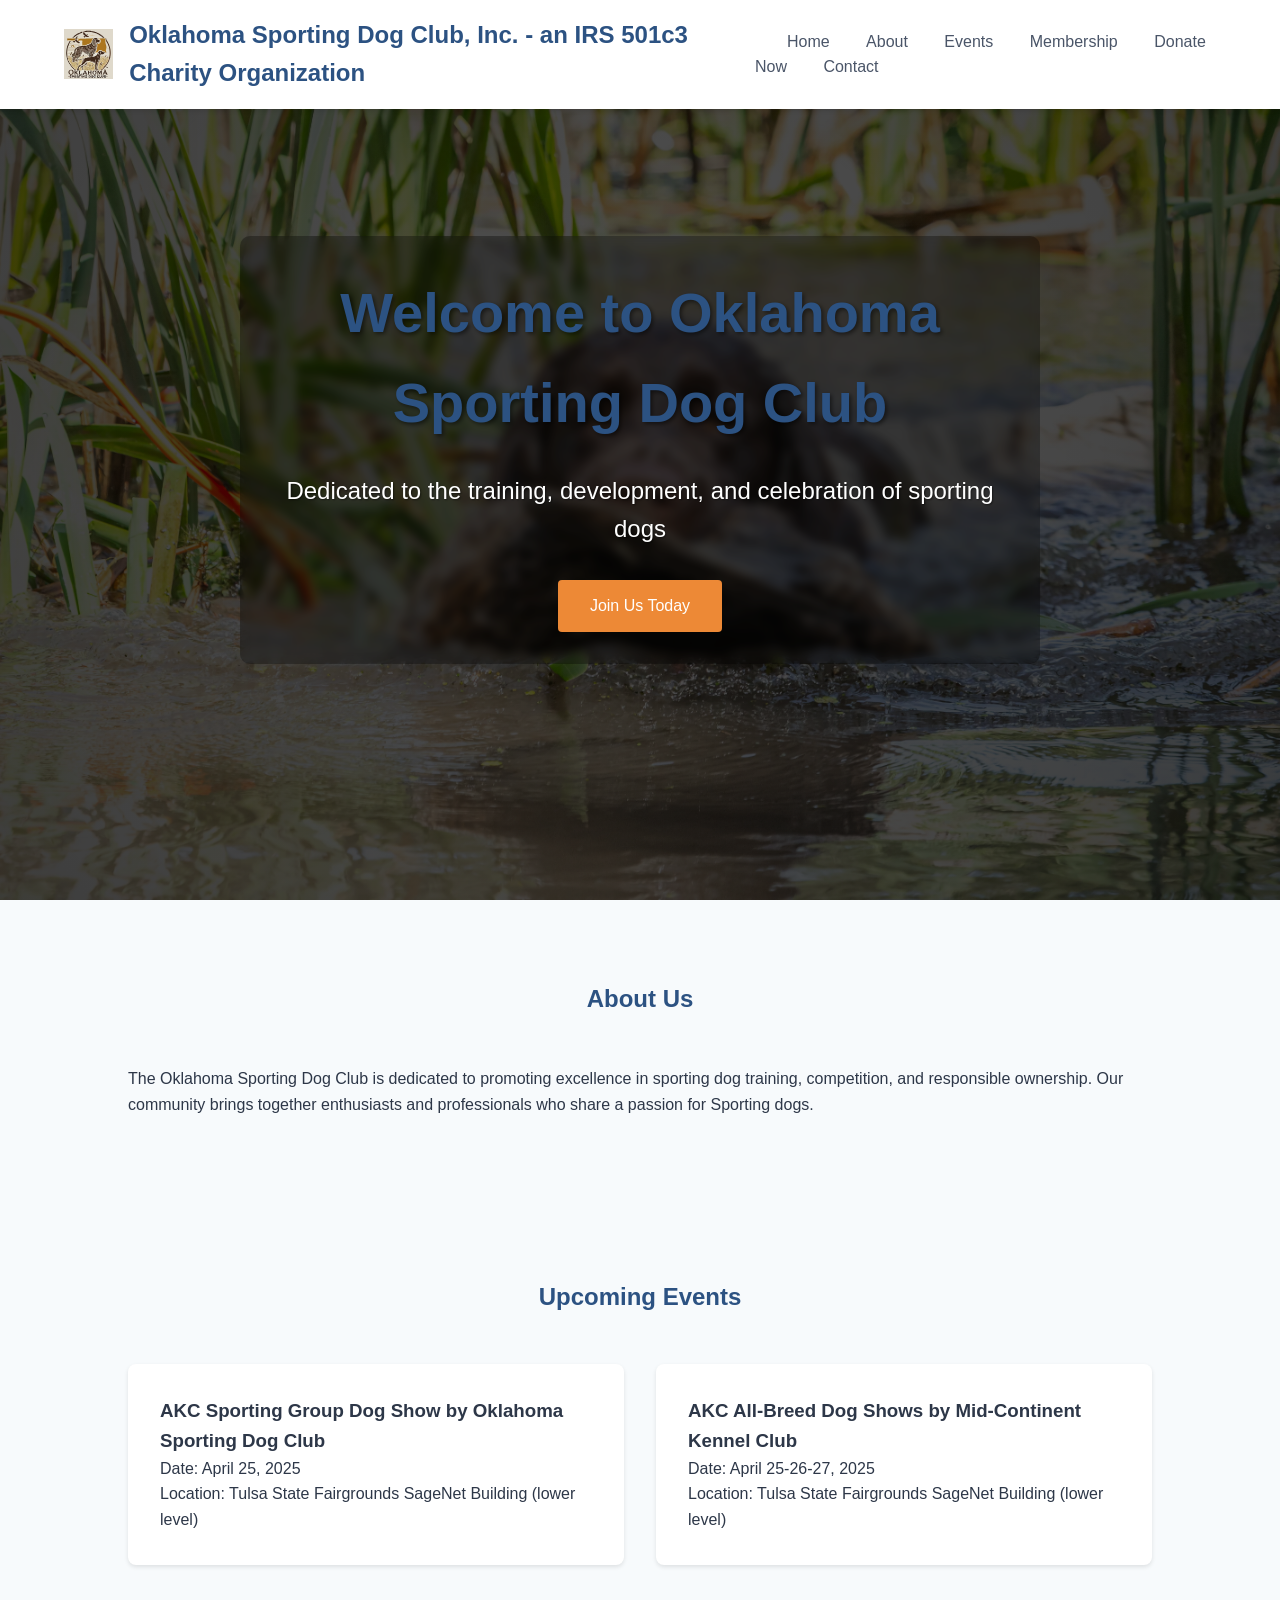
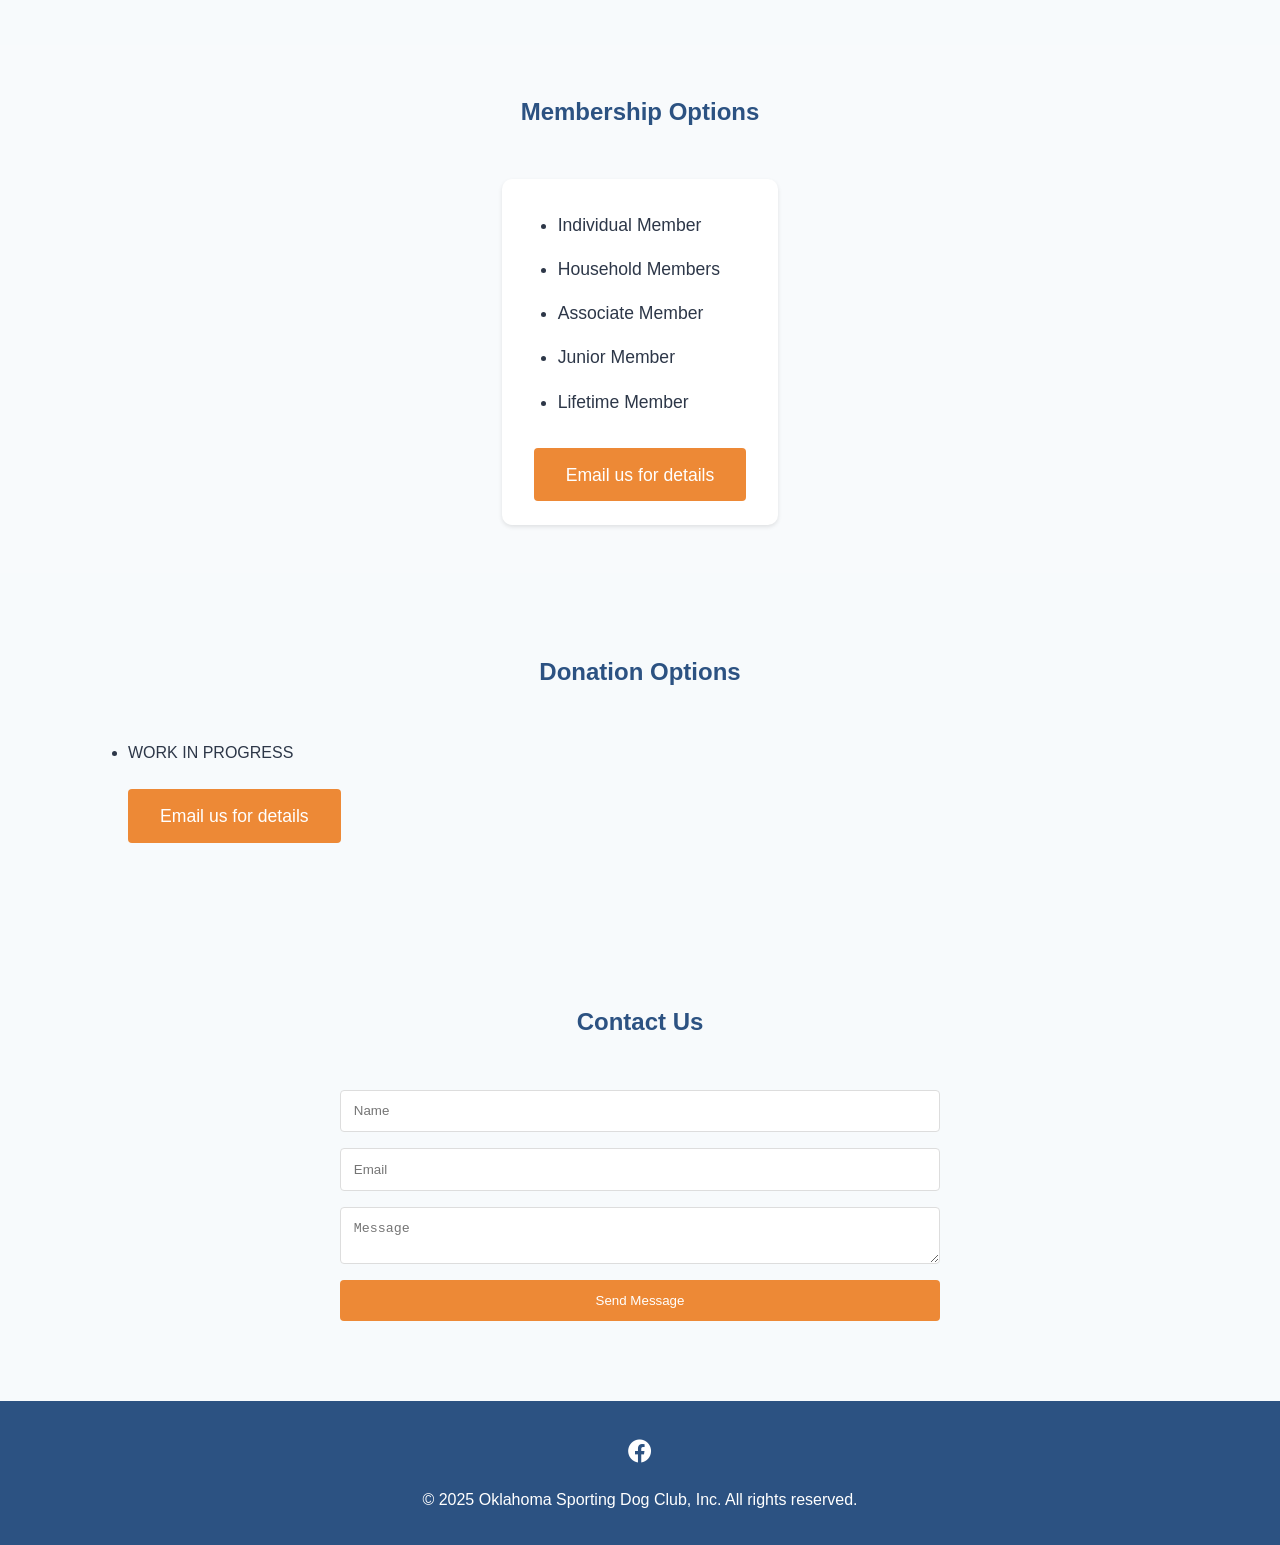
==== index.html @ bbcd6b12 "Update index.html" ====
<!DOCTYPE html>
<html lang="en">
<head>
    <meta charset="UTF-8">
    <meta name="viewport" content="width=device-width, initial-scale=1.0">
    <title>Oklahoma Sporting Dog Club, Inc</title>
    <link rel="stylesheet" href="css/styles.css">
    <link rel="stylesheet" href="https://cdnjs.cloudflare.com/ajax/libs/font-awesome/6.0.0/css/all.min.css">
</head>
<body>
    <header>
        <nav class="navbar">
            <div class="logo">
                <img src="images/logo.svg" alt="Oklahoma Sporting Dog Club Logo" class="logo-img">
                <h1>Oklahoma Sporting Dog Club, Inc. - an IRS 501c3 Charity Organization</h1>
            </div>
            <div class="nav-links">
                <a href="#home">Home</a>
                <a href="#about">About</a>
                <a href="#events">Events</a>
                <a href="#membership">Membership</a>
                <a href="#donate">Donate Now</a>
                <a href="#contact">Contact</a>
            </div>
            <div class="hamburger">
                <span></span>
                <span></span>
                <span></span>
            </div>
        </nav>
    </header>

    <main>
        <section id="home" class="hero">
            <div class="hero-content">
                <h2>Welcome to Oklahoma Sporting Dog Club</h2>
                <p>Dedicated to the training, development, and celebration of sporting dogs</p>
                <a href="#membership" class="cta-button">Join Us Today</a>
            </div>
        </section>

        <section id="about" class="about-section">
            <h2>About Us</h2>
            <div class="about-content">
                <p>The Oklahoma Sporting Dog Club is dedicated to promoting excellence in sporting dog training, competition, and responsible ownership. Our community brings together enthusiasts and professionals who share a passion for Sporting dogs.</p>
            </div>
        </section>

        <section id="events" class="events-section">
            <h2>Upcoming Events</h2>
            <div class="events-grid">
                <div class="event-card">
                    <h3>AKC Sporting Group Dog Show by Oklahoma Sporting Dog Club</h3>
                    <p>Date: April 25, 2025</p>
                    <p>Location: Tulsa State Fairgrounds SageNet Building (lower level)</p>
                </div>
                <div class="event-card">
                    <h3>AKC All-Breed Dog Shows by Mid-Continent Kennel Club</h3>
                        <p>Date: April 25-26-27, 2025</p>
                        <p>Location: Tulsa State Fairgrounds SageNet Building (lower level)</p>
                </div>
            </div>
        </section>

        <section id="membership" class="membership-section">
            <h2>Membership Options</h2>
            <div class="membership-options">
                <div class="membership-list">
                    <ul>
                        <li>Individual Member</li>
                        <li>Household Members</li>
                        <li>Associate Member</li>
                        <li>Junior Member</li>
                        <li>Lifetime Member</li>
                    </ul>
                    <a href="#contact" class="cta-button membership-cta">Email us for details</a>
                </div>
            </div>
        </section>

        <section id="donate" class="donate-section">
            <h2>Donation Options</h2>
            <div class="donate-options">
                <div class="donate-list">
                    <ul>
                        <li>WORK IN PROGRESS</li>
                    </ul>
                    <a href="#contact" class="cta-button membership-cta">Email us for details</a>
                </div>
            </div>
        </section>

        <section id="contact" class="contact-section">
            <h2>Contact Us</h2>
            <div class="contact-form">
                <form id="contactForm">
                    <input type="text" name="name" placeholder="Name" required>
                    <input type="email" name="email" placeholder="Email" required 
                           pattern="[a-z0-9._%+-]+@[a-z0-9.-]+\.[a-z]{2,}$" 
                           title="Please enter a valid email address">
                    <textarea name="message" placeholder="Message" required></textarea>
                    <button type="submit" class="cta-button">Send Message</button>
                </form>
            </div>
        </section>
    </main>

    <footer>
        <div class="footer-content">
            <div class="social-links">
                <a href="#"><i class="fab fa-facebook"></i></a>
            </div>
            <p>&copy; 2025 Oklahoma Sporting Dog Club, Inc. All rights reserved.</p>
        </div>
    </footer>

    <script src="js/main.js"></script>
</body>
</html>
---- css/styles.css ----
:root {
    --primary-color: #2c5282;
    --secondary-color: #4a5568;
    --accent-color: #ed8936;
    --background-color: #f7fafc;
    --text-color: #2d3748;
}

* {
    margin: 0;
    padding: 0;
    box-sizing: border-box;
}

body {
    font-family: 'Arial', sans-serif;
    line-height: 1.6;
    color: var(--text-color);
    background-color: var(--background-color);
}

/* Navigation */
.navbar {
    background-color: white;
    padding: 1rem 5%;
    display: flex;
    justify-content: space-between;
    align-items: center;
    position: fixed;
    width: 100%;
    top: 0;
    z-index: 1000;
    box-shadow: 0 2px 4px rgba(0,0,0,0.1);
}

.logo {
    display: flex;
    align-items: center;
    gap: 1rem;
}

.logo-img {
    width: 50px;
    height: 50px;
    transition: transform 0.3s ease;
}

.logo-img:hover {
    transform: scale(1.1);
}

.logo h1 {
    color: var(--primary-color);
    font-size: 1.5rem;
}

.nav-links a {
    color: var(--secondary-color);
    text-decoration: none;
    margin-left: 2rem;
    transition: color 0.3s ease;
}

.nav-links a:hover {
    color: var(--accent-color);
}

/* Hero Section */
.hero {
    height: 100vh;
    background: linear-gradient(rgba(0,0,0,0.6), rgba(0,0,0,0.6)),
                url('../images/hero-background.jpg');
    background-size: cover;
    background-position: center;
    background-attachment: fixed; /* Creates a parallax effect */
    display: flex;
    align-items: center;
    justify-content: center;
    text-align: center;
    color: white;
    padding: 0 1rem;
    position: relative;
    overflow: hidden;
}

.hero::before {
    content: '';
    position: absolute;
    top: 0;
    left: 0;
    right: 0;
    bottom: 0;
    background: radial-gradient(circle, rgba(0,0,0,0.2) 0%, rgba(0,0,0,0.4) 100%);
    z-index: 1;
}

.hero-content {
    position: relative;
    z-index: 2;
    max-width: 800px;
    margin: 0 auto;
    padding: 2rem;
    background: rgba(0,0,0,0.3);
    border-radius: 10px;
    backdrop-filter: blur(5px);
}

.hero-content h2 {
    font-size: 3.5rem;
    margin-bottom: 1.5rem;
    text-shadow: 2px 2px 4px rgba(0,0,0,0.5);
}

.hero-content p {
    font-size: 1.5rem;
    margin-bottom: 2rem;
    text-shadow: 1px 1px 2px rgba(0,0,0,0.5);
}

/* Sections */
section {
    padding: 5rem 10%;
}

section h2 {
    color: var(--primary-color);
    text-align: center;
    margin-bottom: 3rem;
}

/* Events Grid */
.events-grid {
    display: grid;
    grid-template-columns: repeat(auto-fit, minmax(250px, 1fr));
    gap: 2rem;
}

.event-card {
    background: white;
    padding: 2rem;
    border-radius: 8px;
    box-shadow: 0 2px 4px rgba(0,0,0,0.1);
}

/* Membership Section */
.membership-section {
    background-color: #f8fafc;
    padding: 3rem 10%;
}

.membership-list {
    max-width: 600px;
    margin: 0 auto;
    padding: 1.5rem 2rem;
    background: white;
    border-radius: 10px;
    box-shadow: 0 2px 4px rgba(0,0,0,0.1);
}

.membership-list ul {
    list-style-type: disc;
    padding-left: 1.5rem;
    margin: 0;
    color: var(--primary-color);
}

.membership-list li {
    padding: 0.5rem 0;
    color: var(--text-color);
    font-size: 1.1rem;
}

.membership-cta {
    display: block;
    width: fit-content;
    margin: 1.5rem auto 0;
    padding: 0.8rem 1.5rem;
    font-size: 1.1rem;
}

@media (max-width: 768px) {
    .membership-section {
        padding: 2rem 5%;
    }

    .membership-list {
        padding: 1rem 1.5rem;
    }

    .membership-list li {
        font-size: 1rem;
        padding: 0.4rem 0;
    }
}

/* Membership Cards */
.membership-options {
    display: grid;
    grid-template-columns: repeat(auto-fit, minmax(250px, 1fr));
    gap: 2rem;
}

.membership-card {
    background: white;
    padding: 2rem;
    border-radius: 8px;
    box-shadow: 0 2px 4px rgba(0,0,0,0.1);
    text-align: center;
}

/* Contact Form */
.contact-form {
    max-width: 600px;
    margin: 0 auto;
}

.contact-form form {
    display: flex;
    flex-direction: column;
    gap: 1rem;
}

.contact-form input,
.contact-form textarea {
    padding: 0.8rem;
    border: 1px solid #ddd;
    border-radius: 4px;
}

/* Buttons */
.cta-button {
    display: inline-block;
    padding: 0.8rem 2rem;
    background-color: var(--accent-color);
    color: white;
    text-decoration: none;
    border-radius: 4px;
    border: none;
    cursor: pointer;
    transition: background-color 0.3s ease;
}

.cta-button:hover {
    background-color: #dd6b20;
}

/* Footer */
footer {
    background-color: var(--primary-color);
    color: white;
    padding: 2rem 5%;
    text-align: center;
}

.social-links {
    margin-bottom: 1rem;
}

.social-links a {
    color: white;
    margin: 0 1rem;
    font-size: 1.5rem;
}

/* Responsive Design */
.hamburger {
    display: none;
    flex-direction: column;
    cursor: pointer;
}

.hamburger span {
    width: 25px;
    height: 3px;
    background-color: var(--secondary-color);
    margin: 2px 0;
}

@media (max-width: 768px) {
    .nav-links {
        display: none;
    }

    .hamburger {
        display: flex;
    }

    .nav-links.active {
        display: flex;
        flex-direction: column;
        position: absolute;
        top: 100%;
        left: 0;
        right: 0;
        background-color: white;
        padding: 1rem;
    }

    .nav-links.active a {
        margin: 0.5rem 0;
    }

    .hero-content h2 {
        font-size: 2rem;
    }

    .hero-content p {
        font-size: 1.2rem;
    }
}
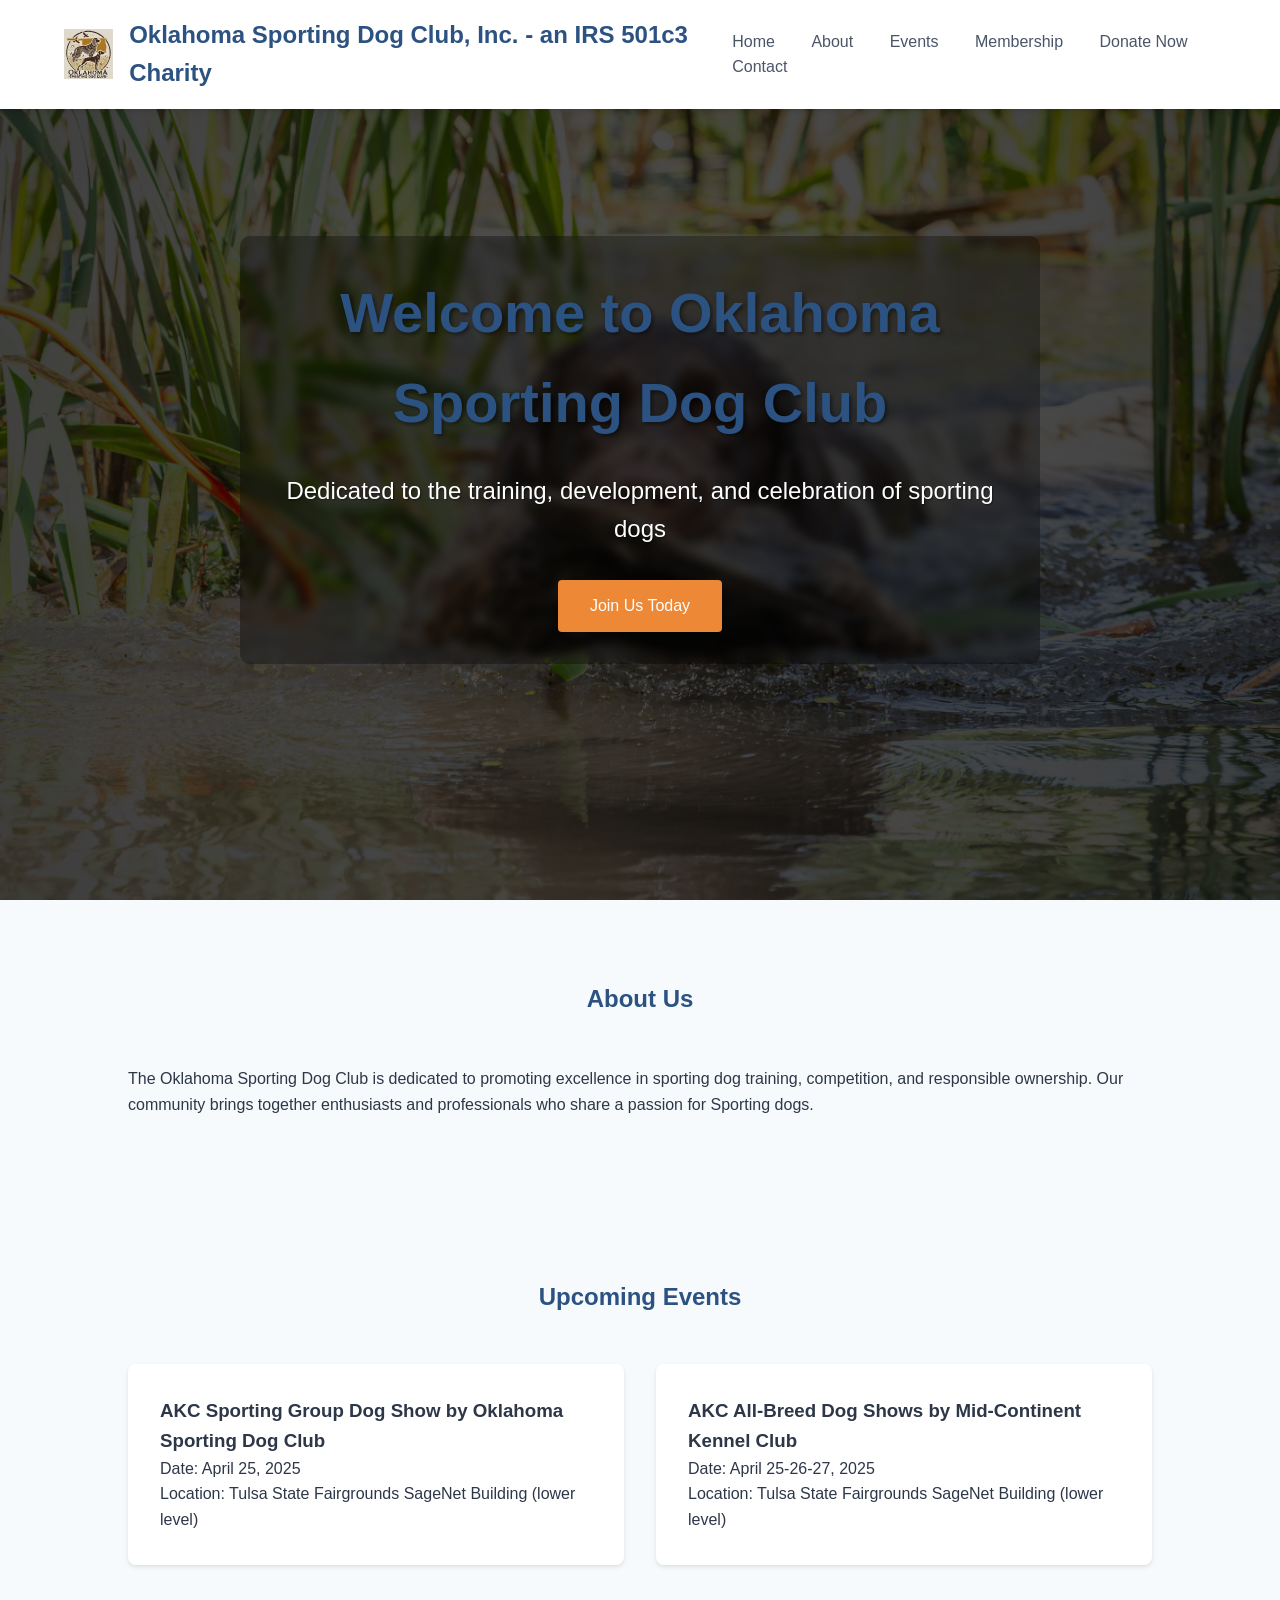
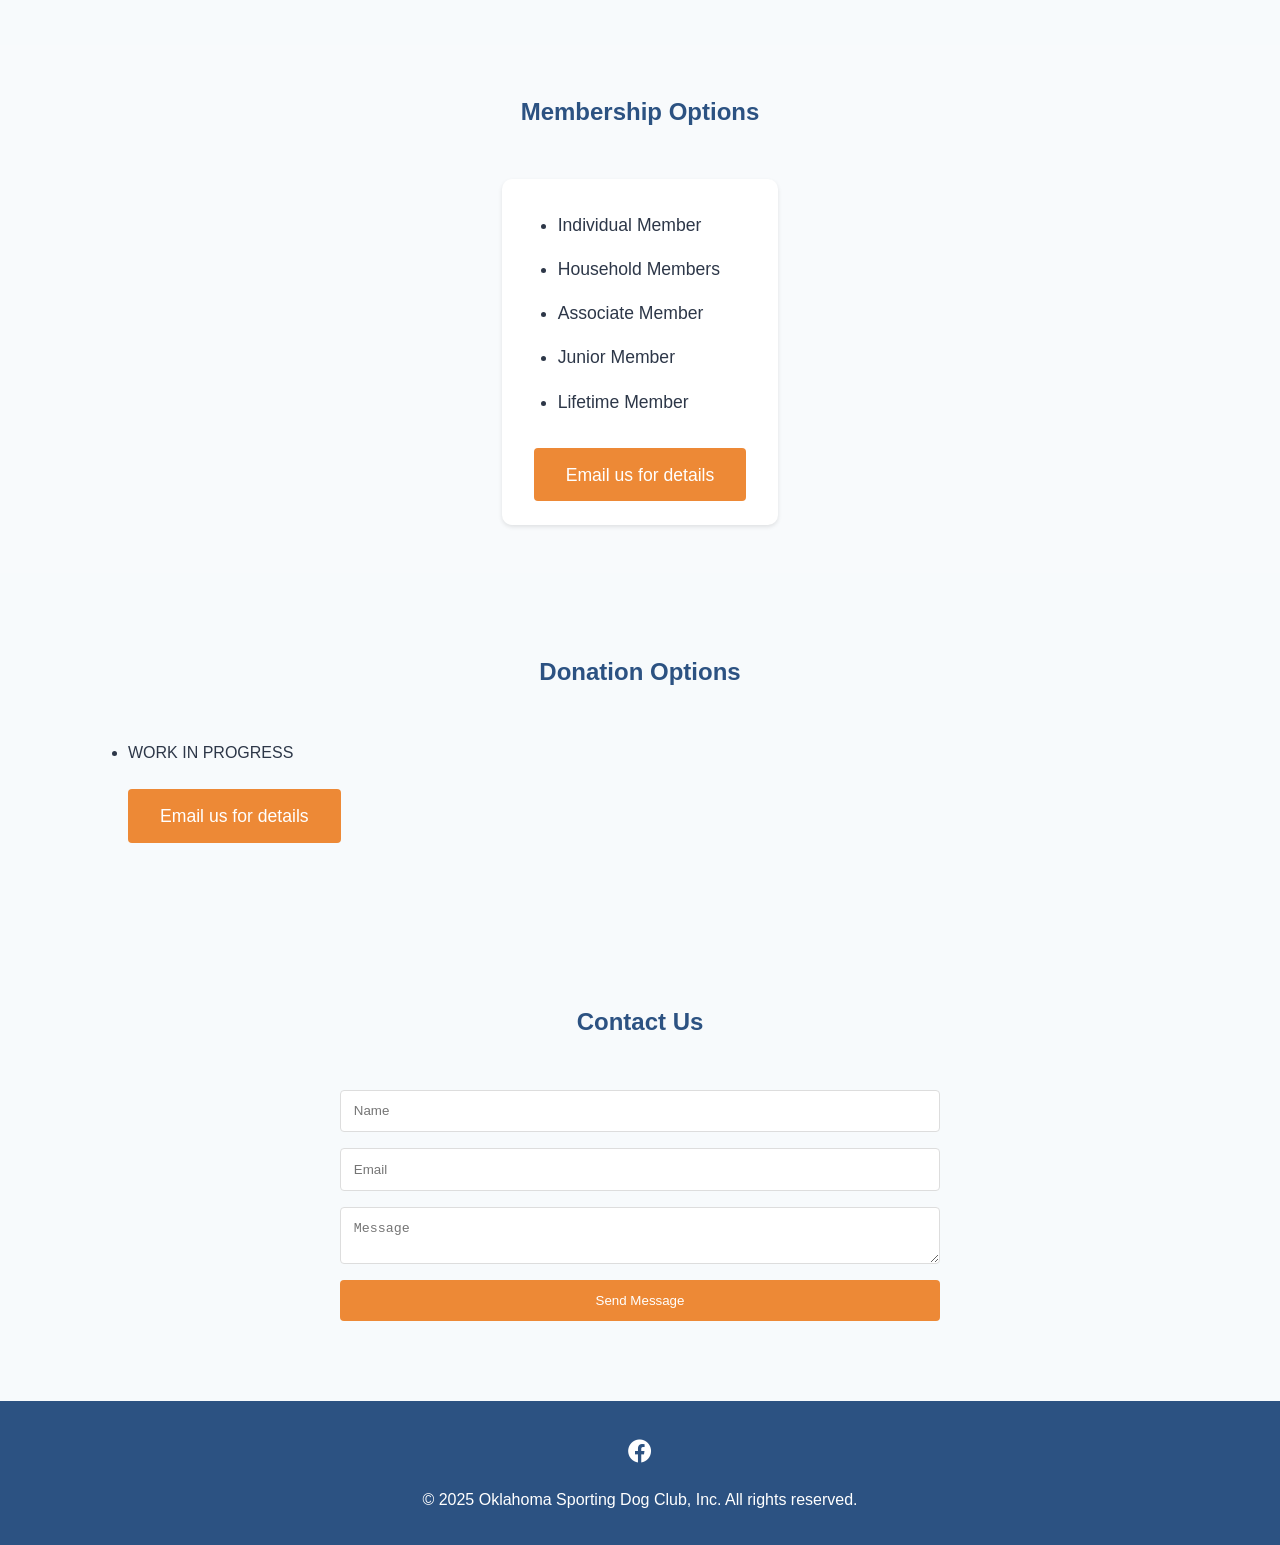
==== commit 47f13bf8: "Update index.html" ====
--- a/index.html
+++ b/index.html
@@ -12,7 +12,7 @@
         <nav class="navbar">
             <div class="logo">
                 <img src="images/logo.svg" alt="Oklahoma Sporting Dog Club Logo" class="logo-img">
-                <h1>Oklahoma Sporting Dog Club, Inc. - an IRS 501c3 Charity Organization</h1>
+                <h1>Oklahoma Sporting Dog Club, Inc. - an IRS 501c3 Charity</h1>
             </div>
             <div class="nav-links">
                 <a href="#home">Home</a>
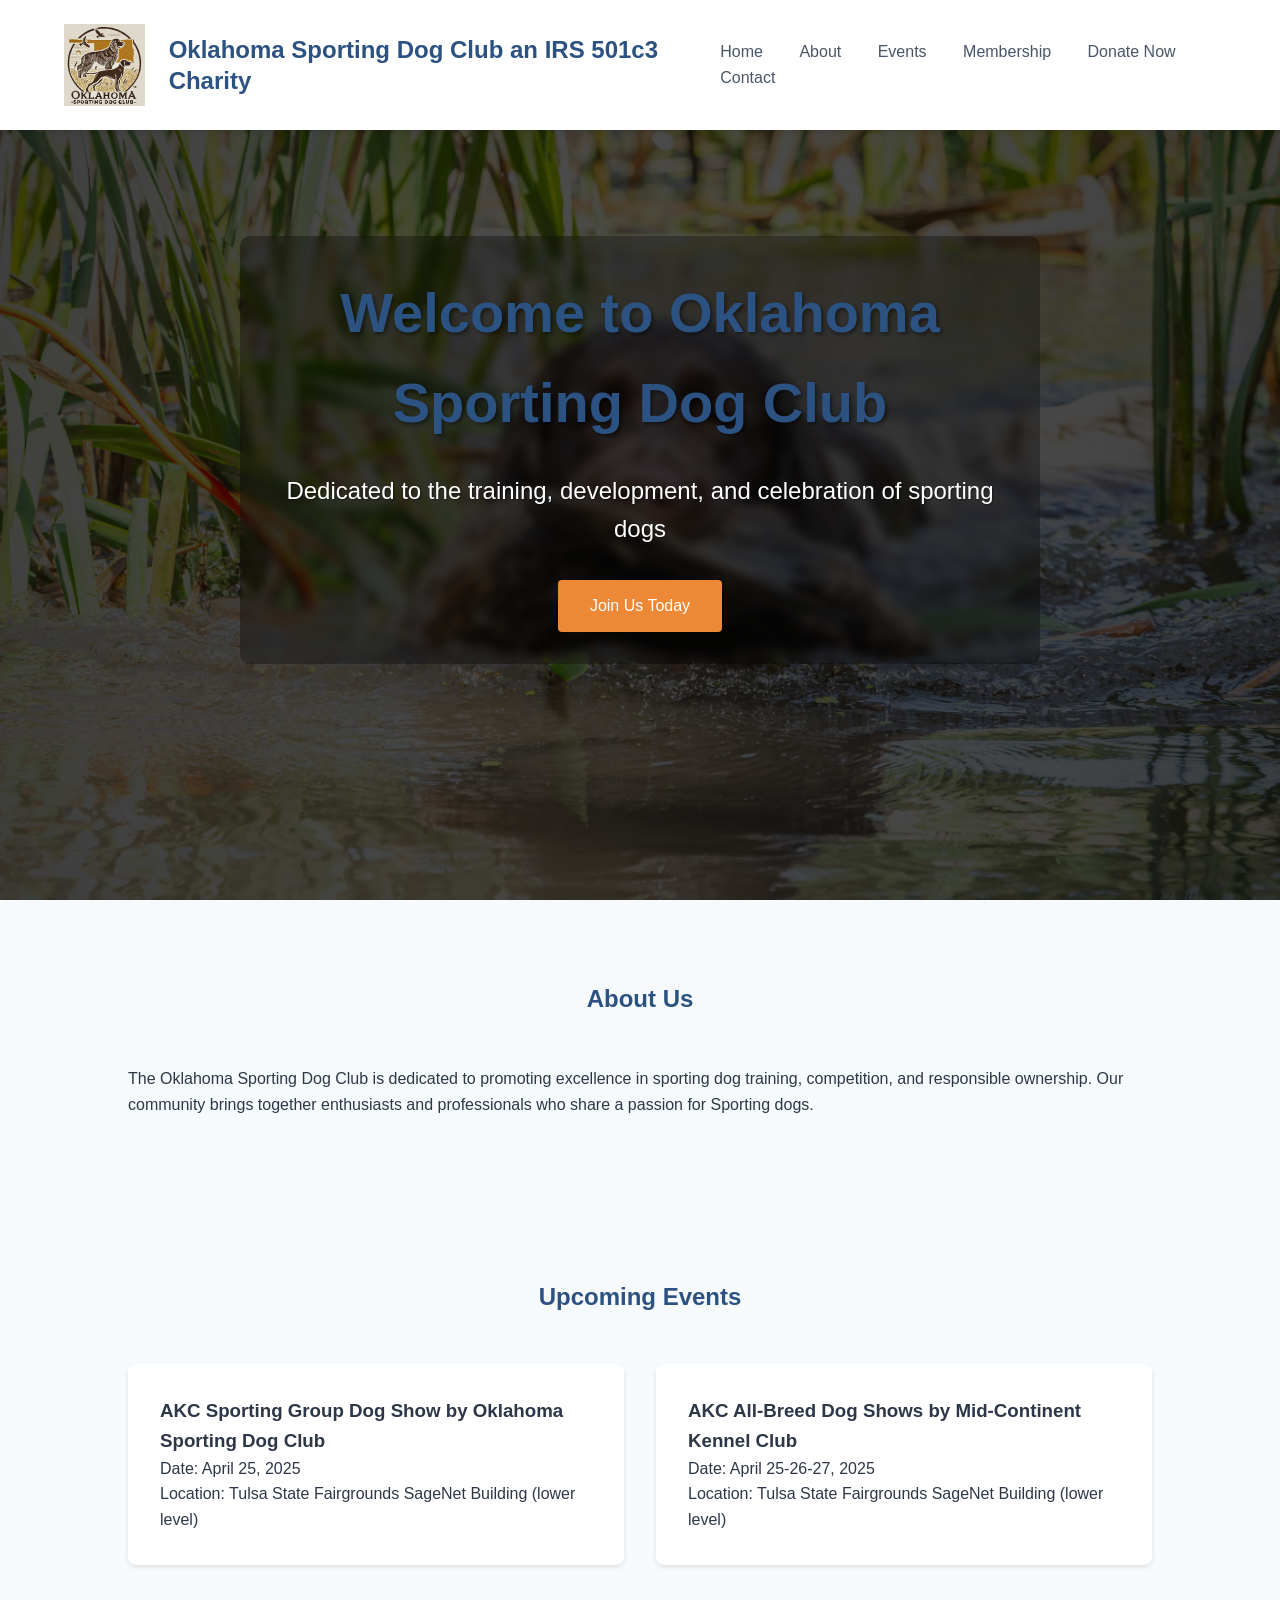
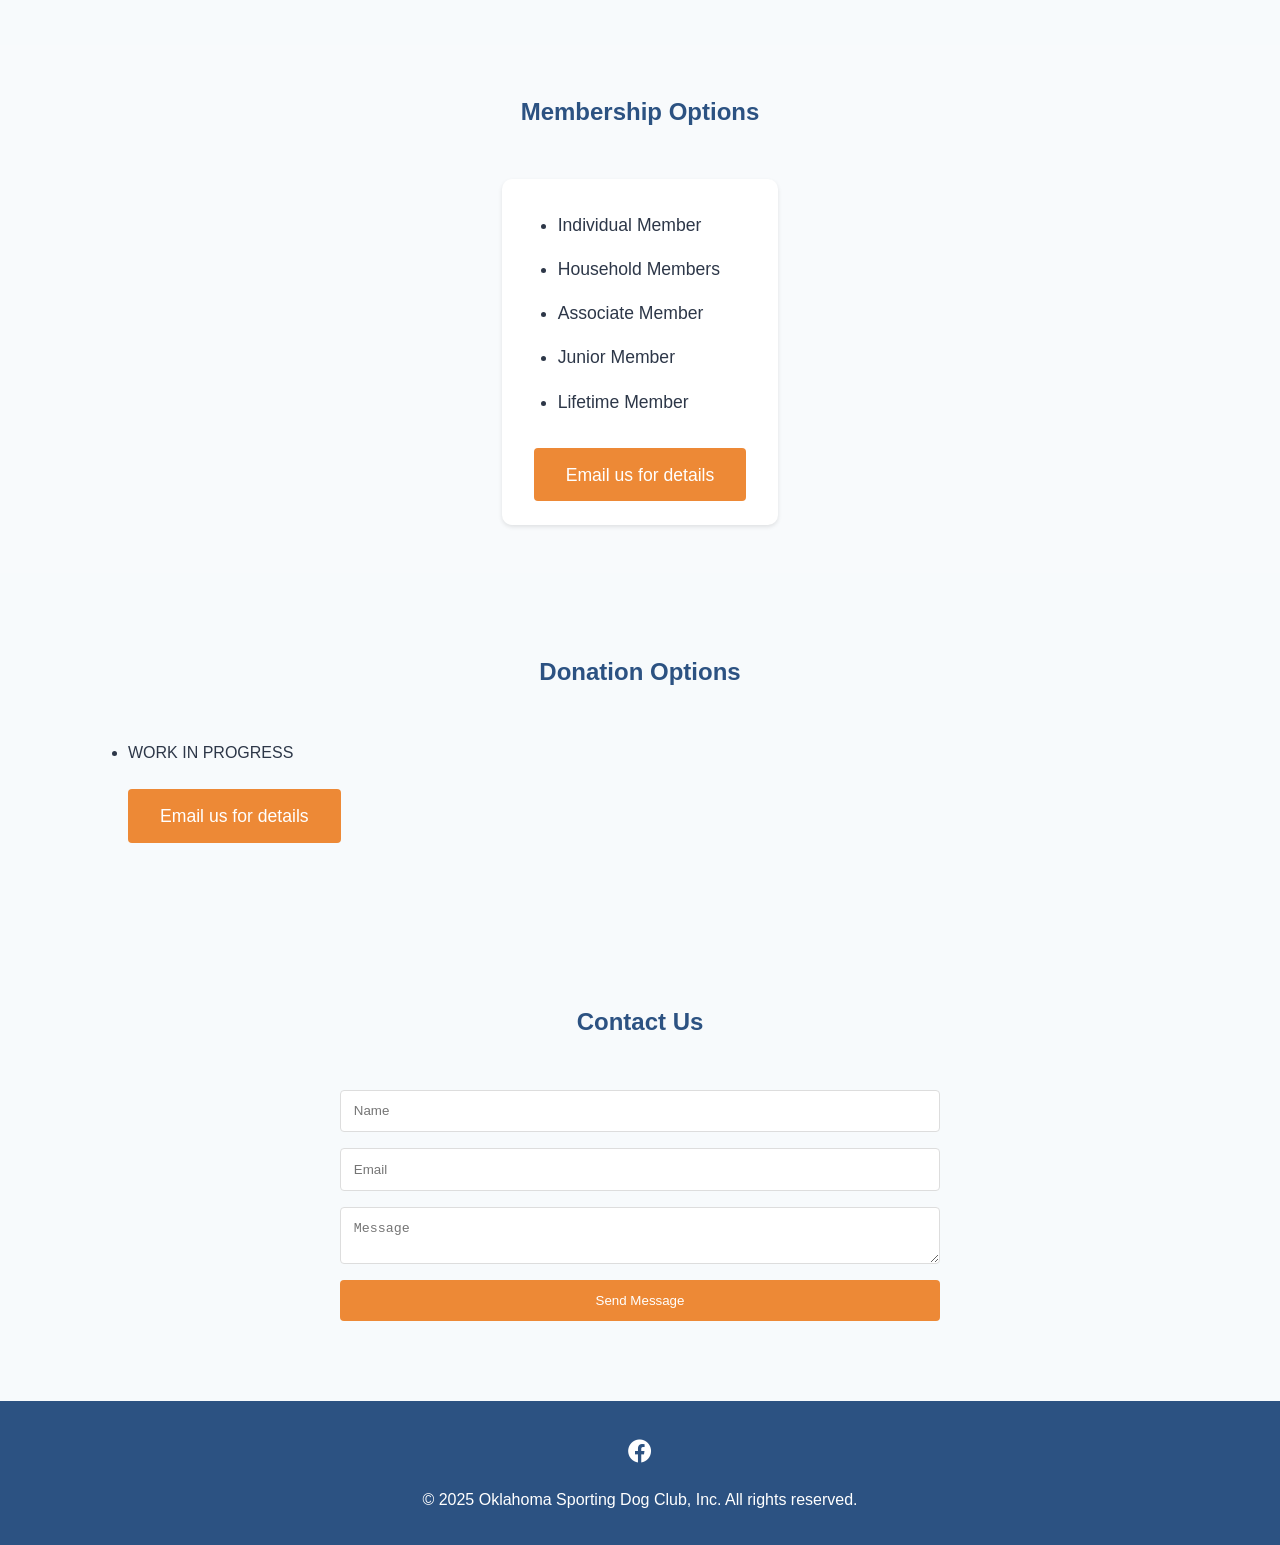
==== commit f07db8ef: "Update index.html" ====
--- a/index.html
+++ b/index.html
@@ -12,7 +12,7 @@
         <nav class="navbar">
             <div class="logo">
                 <img src="images/logo.svg" alt="Oklahoma Sporting Dog Club Logo" class="logo-img">
-                <h1>Oklahoma Sporting Dog Club, Inc. - an IRS 501c3 Charity</h1>
+                <h1>Oklahoma Sporting Dog Club an IRS 501c3 Charity</h1>
             </div>
             <div class="nav-links">
                 <a href="#home">Home</a>
--- a/css/styles.css
+++ b/css/styles.css
@@ -22,7 +22,7 @@
 /* Navigation */
 .navbar {
     background-color: white;
-    padding: 1rem 5%;
+    padding: 1.5rem 5%;
     display: flex;
     justify-content: space-between;
     align-items: center;
@@ -36,12 +36,12 @@
 .logo {
     display: flex;
     align-items: center;
-    gap: 1rem;
+    gap: 1.5rem;
 }
 
 .logo-img {
-    width: 50px;
-    height: 50px;
+    width: 82px;
+    height: 82px;
     transition: transform 0.3s ease;
 }
 
@@ -52,6 +52,7 @@
 .logo h1 {
     color: var(--primary-color);
     font-size: 1.5rem;
+    line-height: 1.3;
 }
 
 .nav-links a {
@@ -63,6 +64,25 @@
 
 .nav-links a:hover {
     color: var(--accent-color);
+}
+
+@media (max-width: 768px) {
+    .navbar {
+        padding: 1.2rem 5%;
+    }
+    
+    .logo {
+        gap: 1rem;
+    }
+
+    .logo-img {
+        width: 60px;
+        height: 60px;
+    }
+
+    .logo h1 {
+        font-size: 1.2rem;
+    }
 }
 
 /* Hero Section */
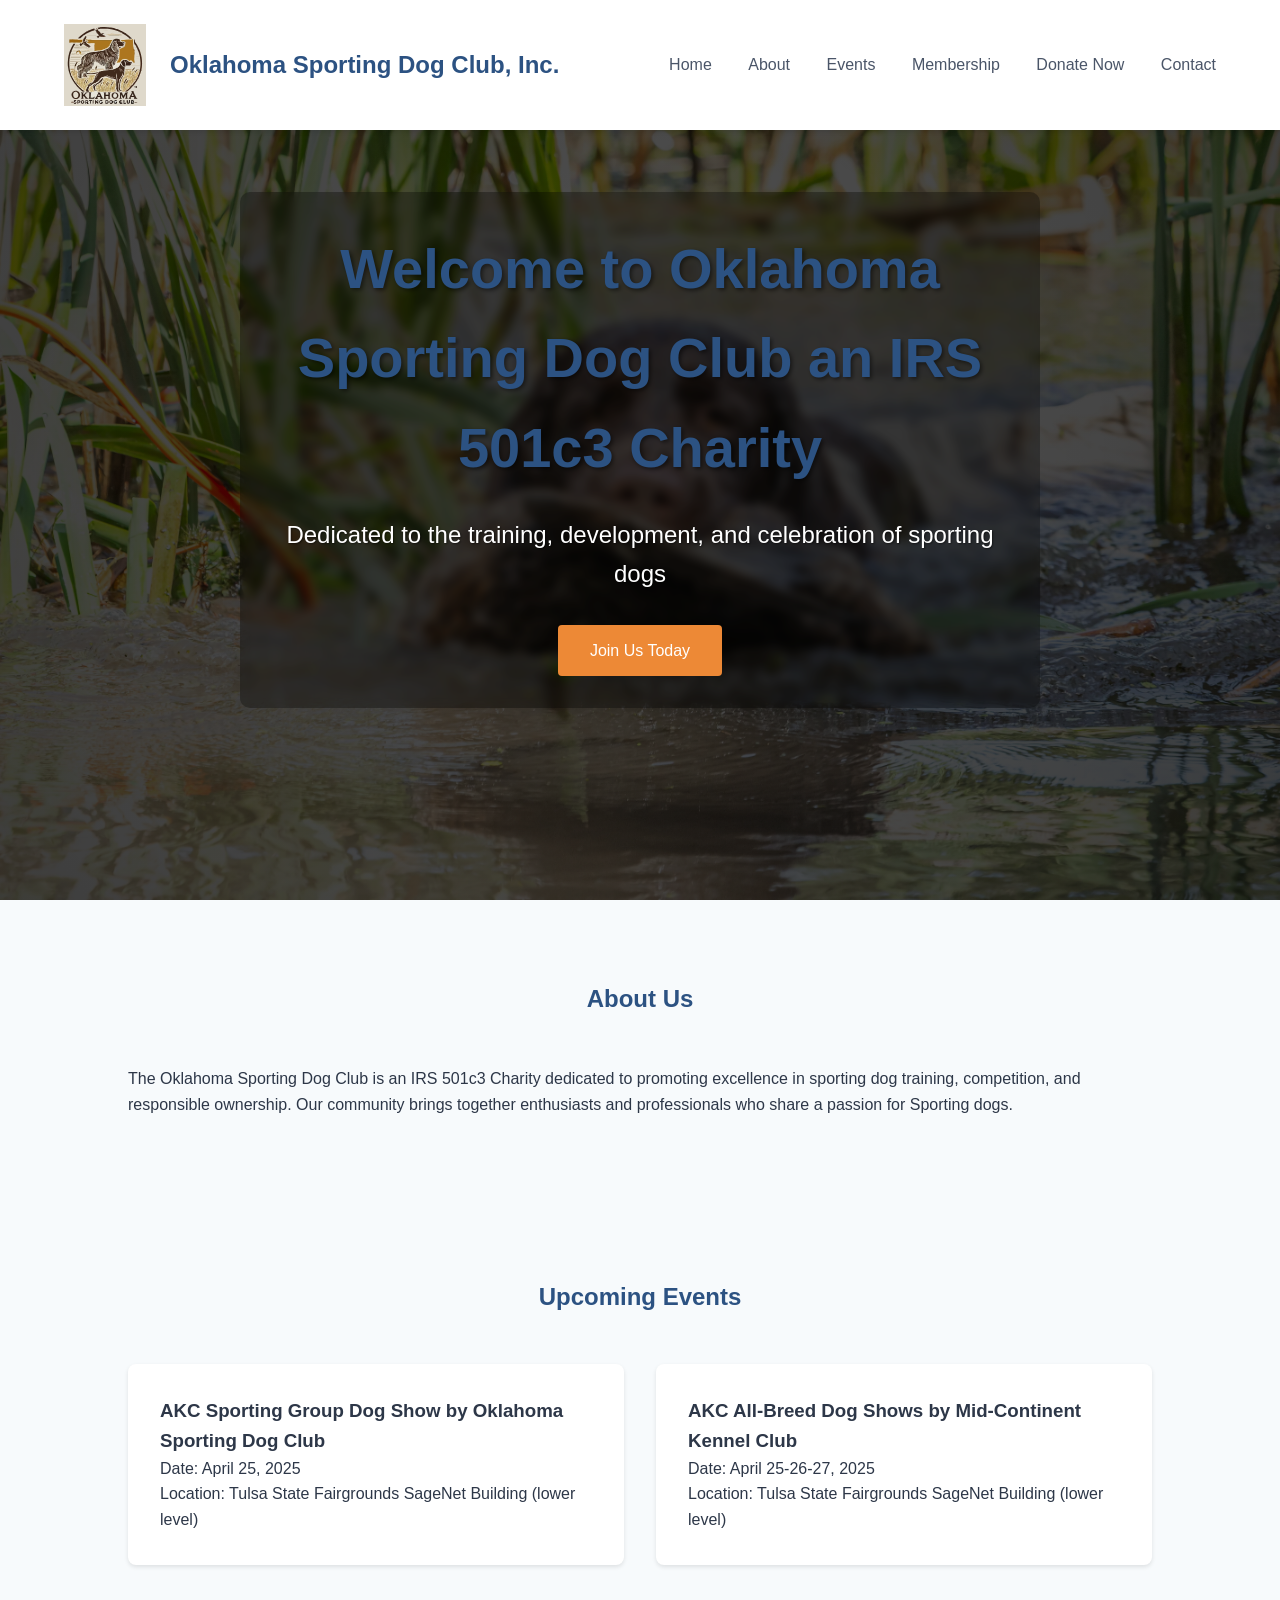
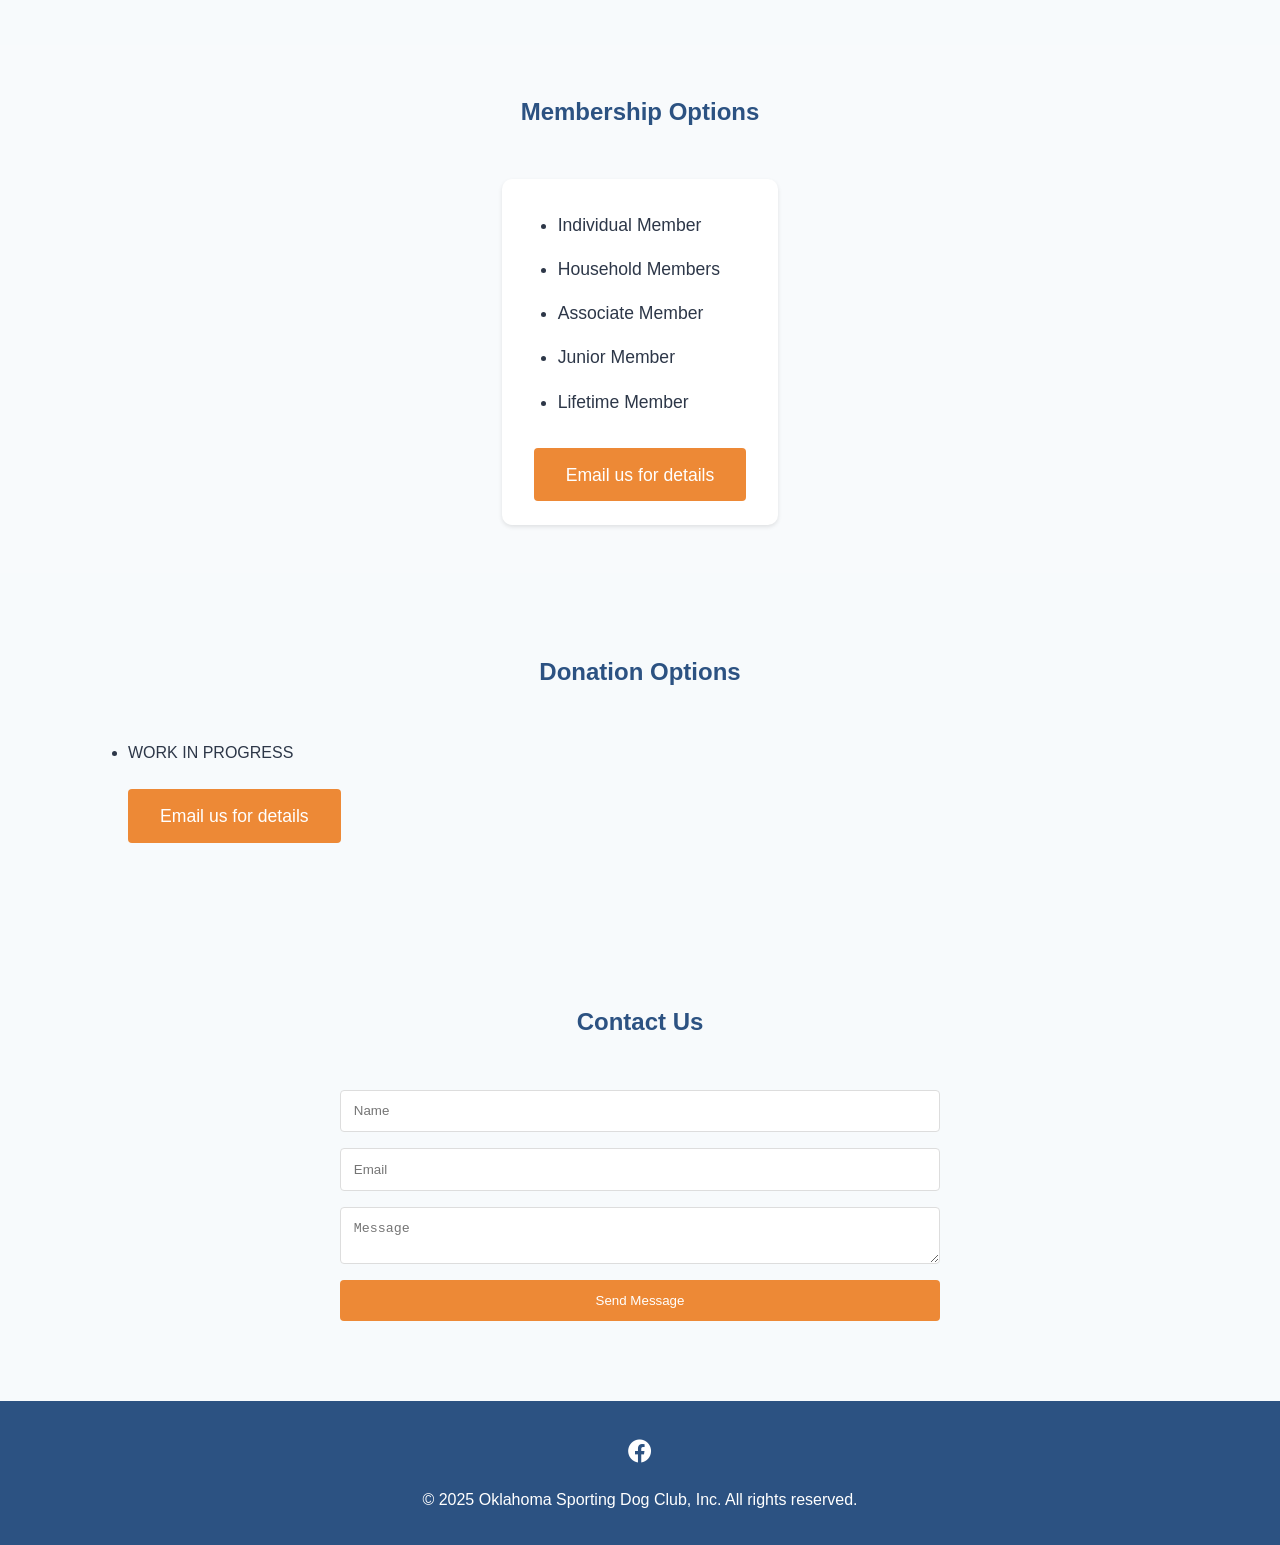
==== commit af07e092: "Update index.html" ====
--- a/index.html
+++ b/index.html
@@ -12,7 +12,7 @@
         <nav class="navbar">
             <div class="logo">
                 <img src="images/logo.svg" alt="Oklahoma Sporting Dog Club Logo" class="logo-img">
-                <h1>Oklahoma Sporting Dog Club an IRS 501c3 Charity</h1>
+                <h1>Oklahoma Sporting Dog Club, Inc.</h1>
             </div>
             <div class="nav-links">
                 <a href="#home">Home</a>
@@ -33,7 +33,7 @@
     <main>
         <section id="home" class="hero">
             <div class="hero-content">
-                <h2>Welcome to Oklahoma Sporting Dog Club</h2>
+                <h2>Welcome to Oklahoma Sporting Dog Club an IRS 501c3 Charity</h2>
                 <p>Dedicated to the training, development, and celebration of sporting dogs</p>
                 <a href="#membership" class="cta-button">Join Us Today</a>
             </div>
@@ -42,7 +42,7 @@
         <section id="about" class="about-section">
             <h2>About Us</h2>
             <div class="about-content">
-                <p>The Oklahoma Sporting Dog Club is dedicated to promoting excellence in sporting dog training, competition, and responsible ownership. Our community brings together enthusiasts and professionals who share a passion for Sporting dogs.</p>
+                <p>The Oklahoma Sporting Dog Club is an IRS 501c3 Charity dedicated to promoting excellence in sporting dog training, competition, and responsible ownership. Our community brings together enthusiasts and professionals who share a passion for Sporting dogs.</p>
             </div>
         </section>
 
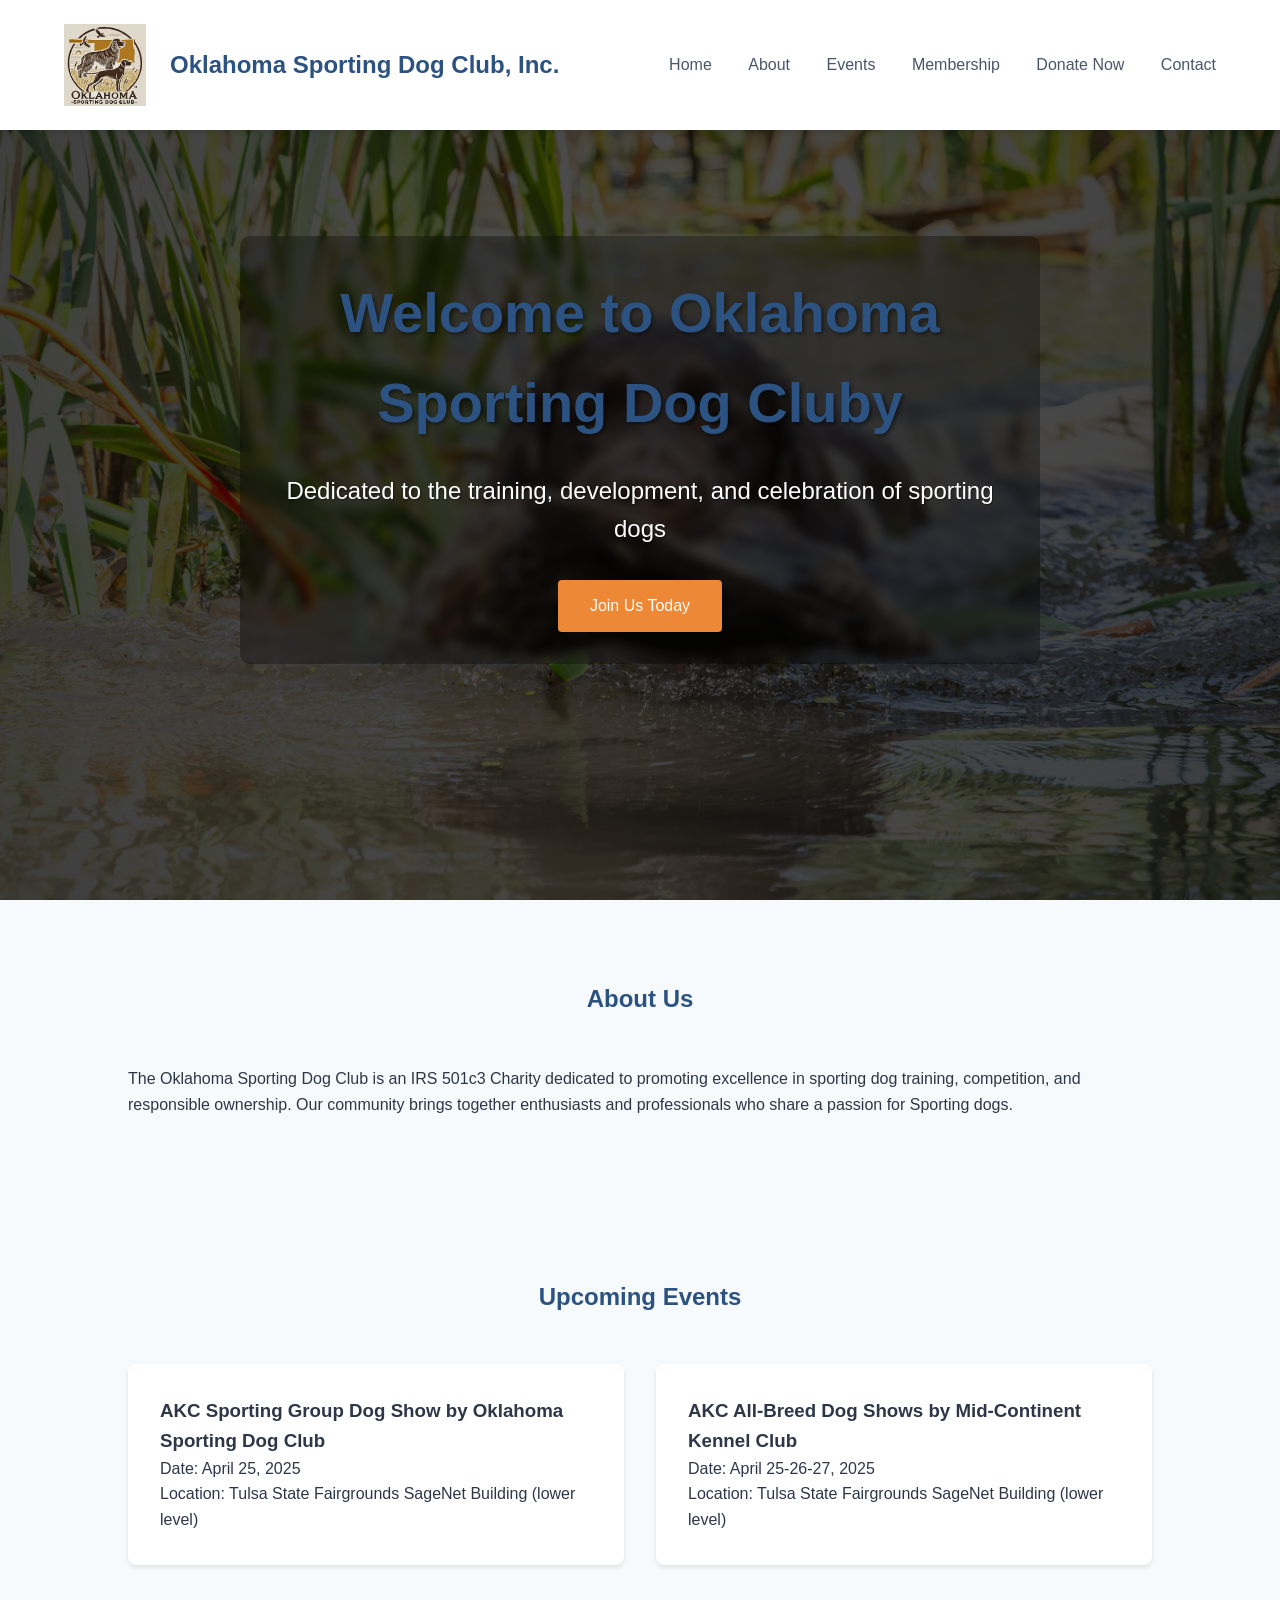
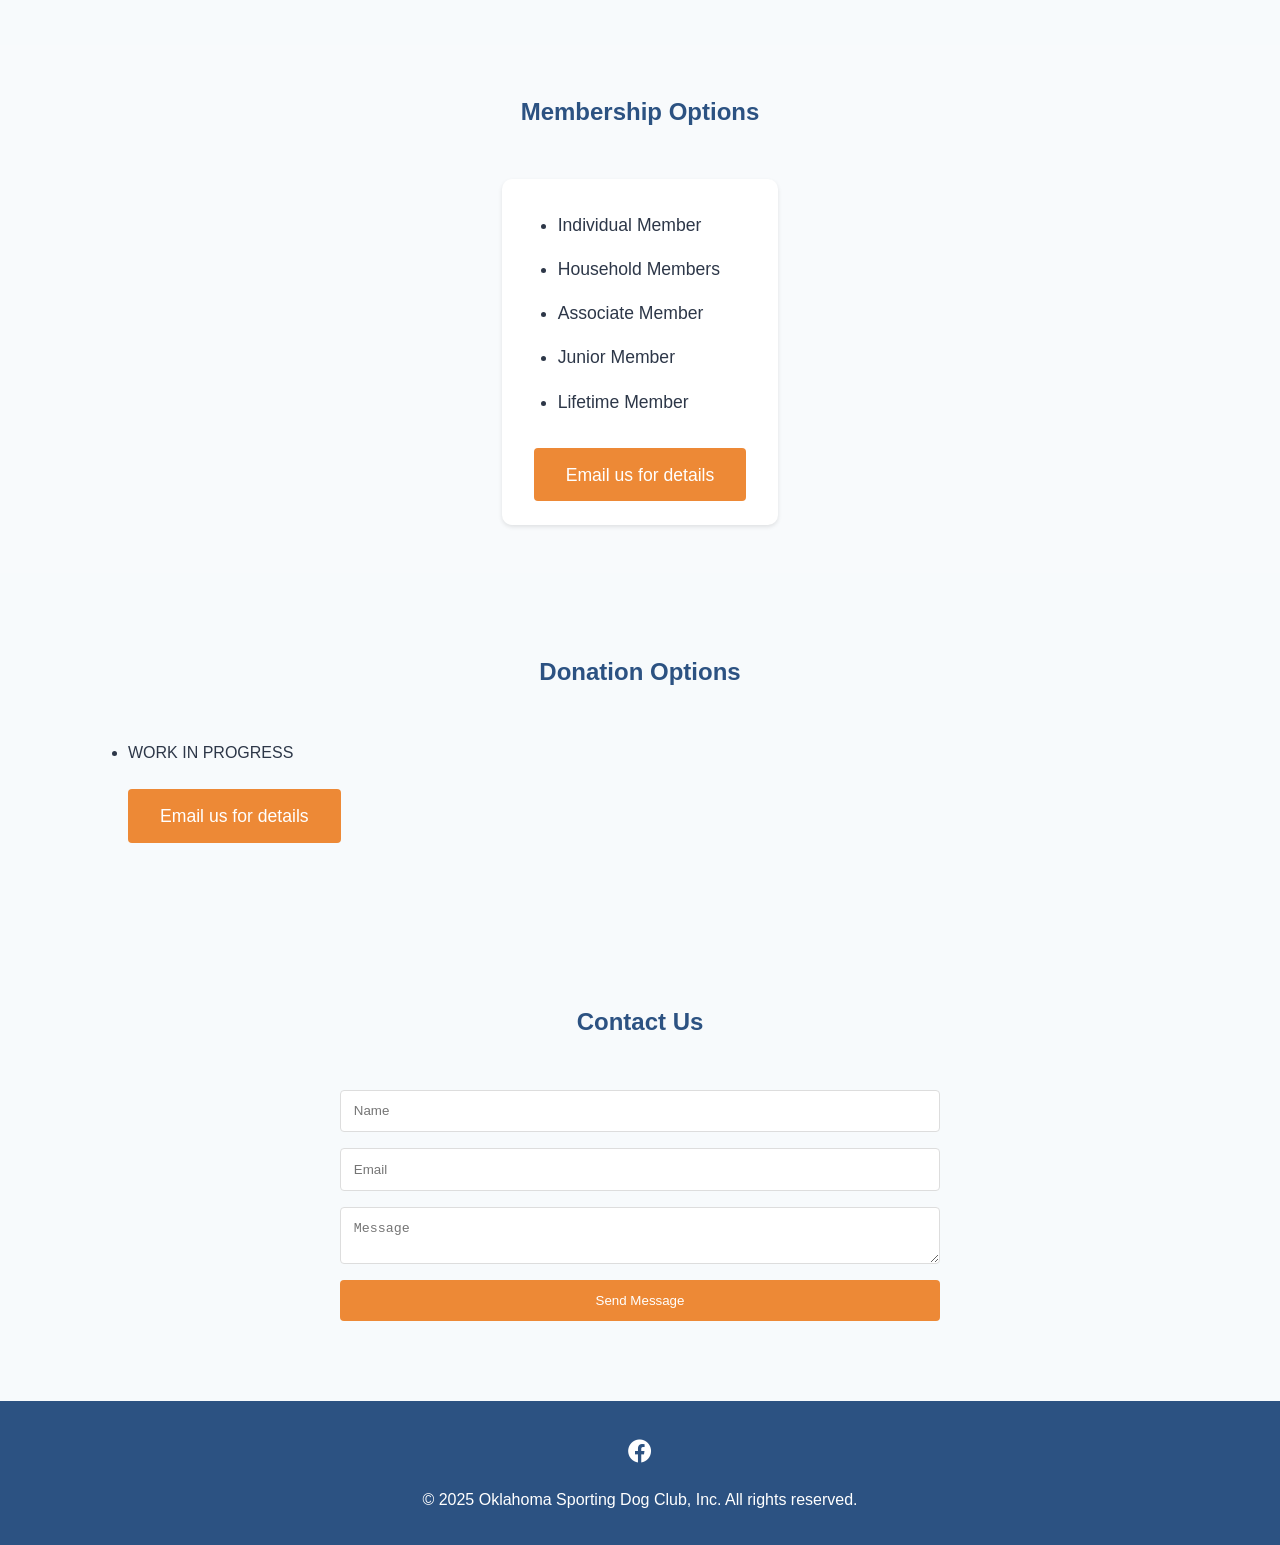
==== commit d52f26a1: "Update index.html" ====
--- a/index.html
+++ b/index.html
@@ -33,7 +33,7 @@
     <main>
         <section id="home" class="hero">
             <div class="hero-content">
-                <h2>Welcome to Oklahoma Sporting Dog Club an IRS 501c3 Charity</h2>
+                <h2>Welcome to Oklahoma Sporting Dog Cluby</h2>
                 <p>Dedicated to the training, development, and celebration of sporting dogs</p>
                 <a href="#membership" class="cta-button">Join Us Today</a>
             </div>
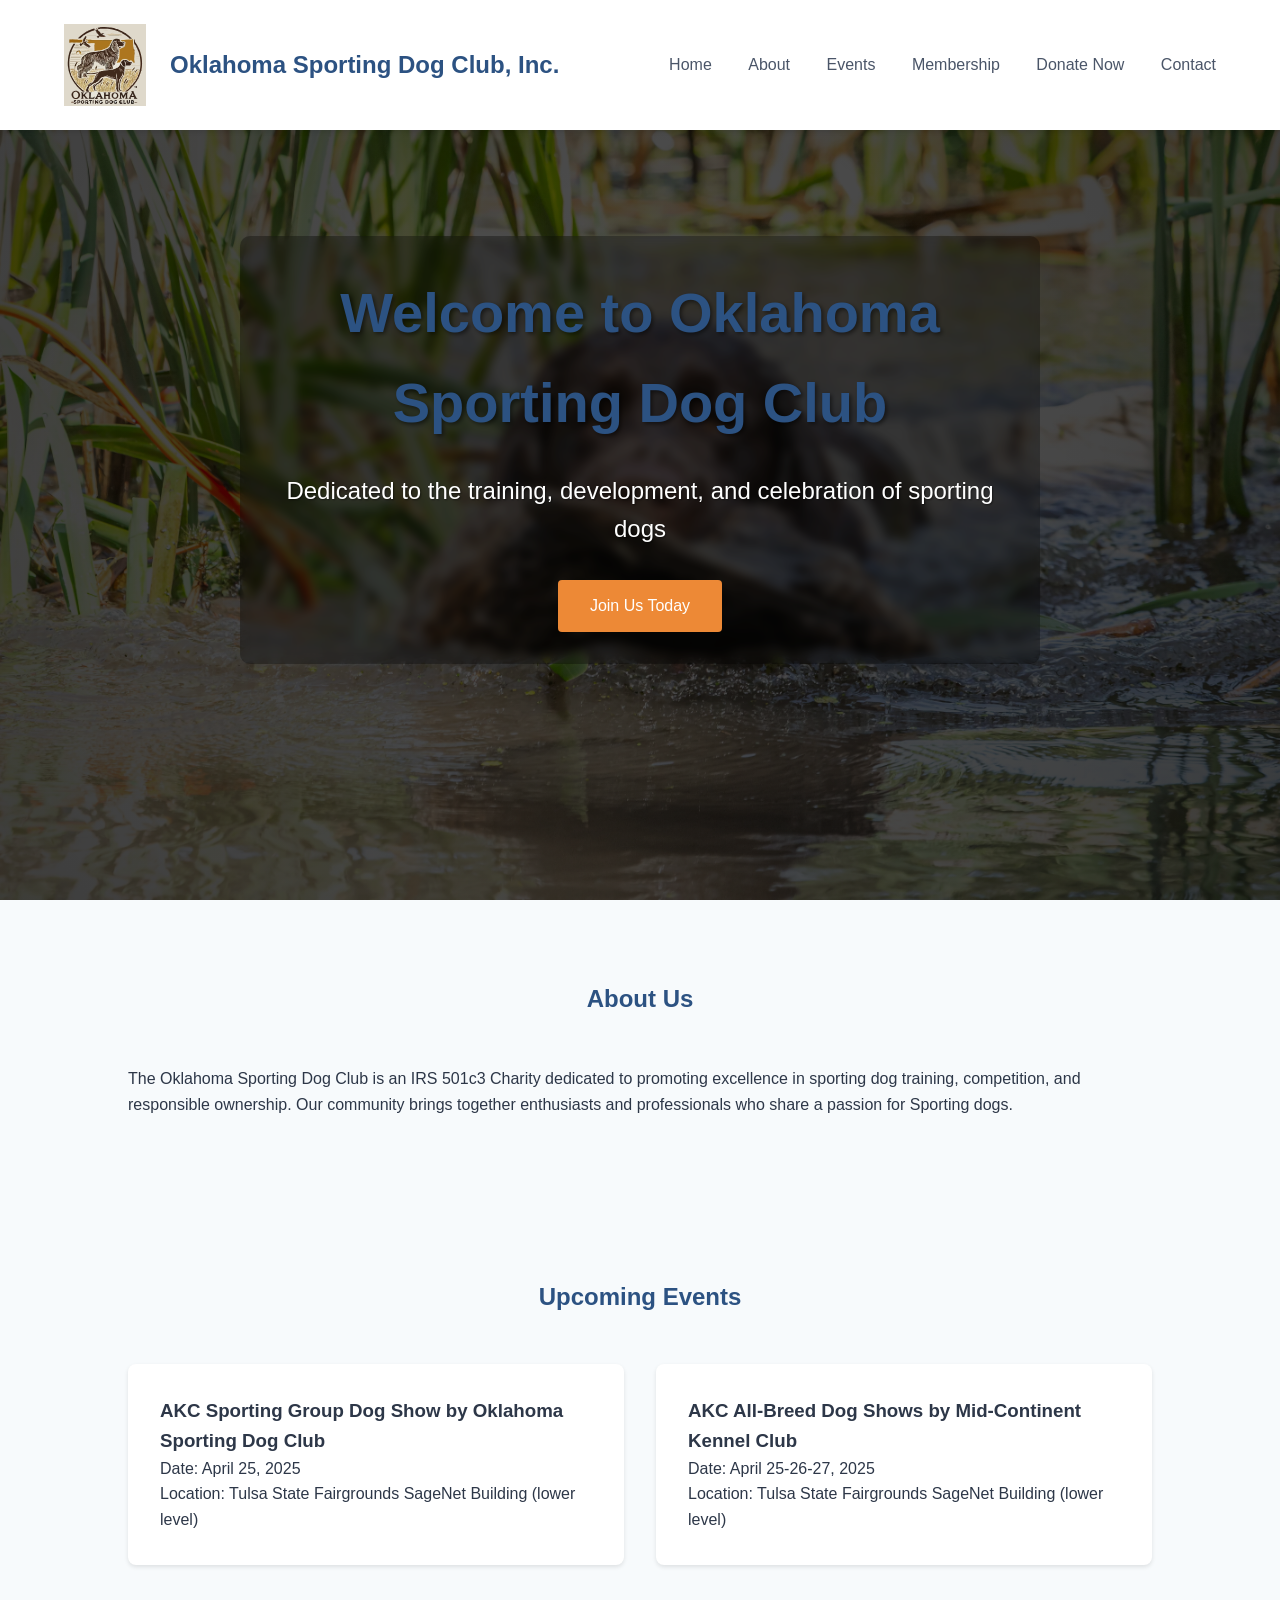
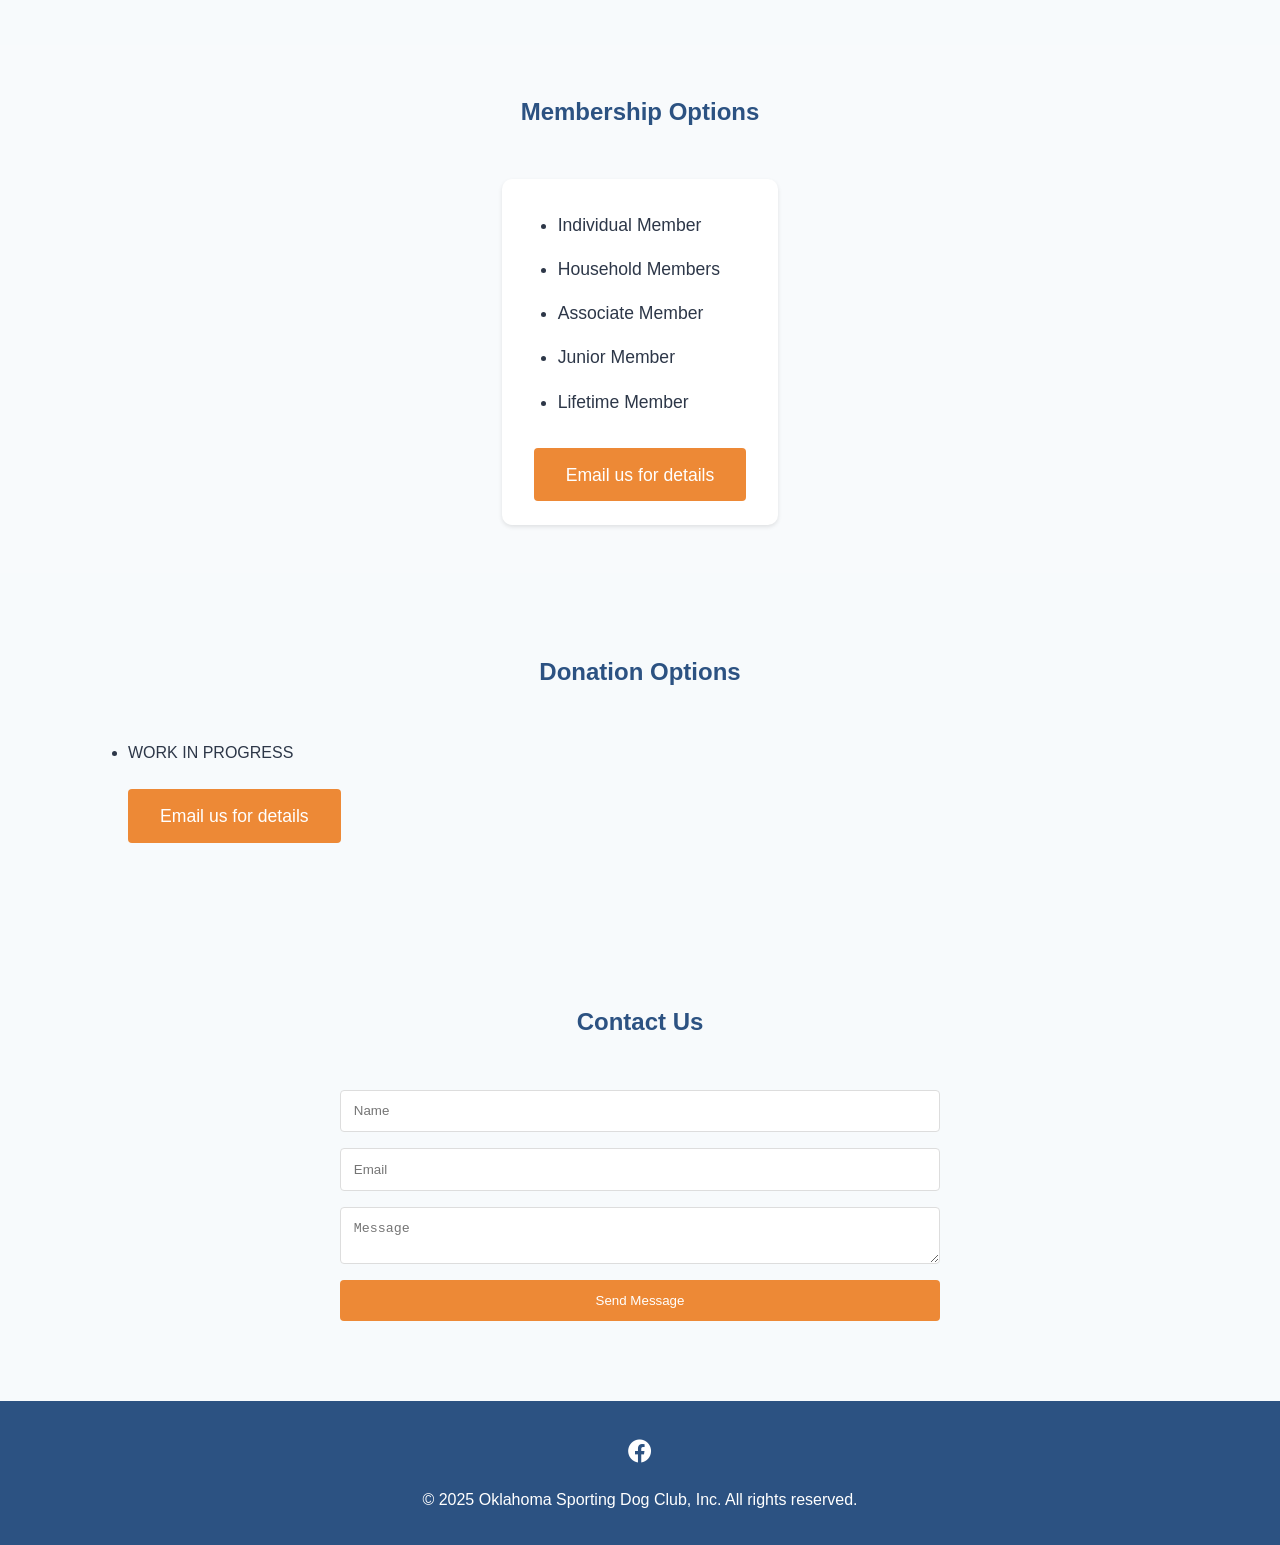
==== commit a1b12621: "Update index.html" ====
--- a/index.html
+++ b/index.html
@@ -33,7 +33,7 @@
     <main>
         <section id="home" class="hero">
             <div class="hero-content">
-                <h2>Welcome to Oklahoma Sporting Dog Cluby</h2>
+                <h2>Welcome to Oklahoma Sporting Dog Club</h2>
                 <p>Dedicated to the training, development, and celebration of sporting dogs</p>
                 <a href="#membership" class="cta-button">Join Us Today</a>
             </div>
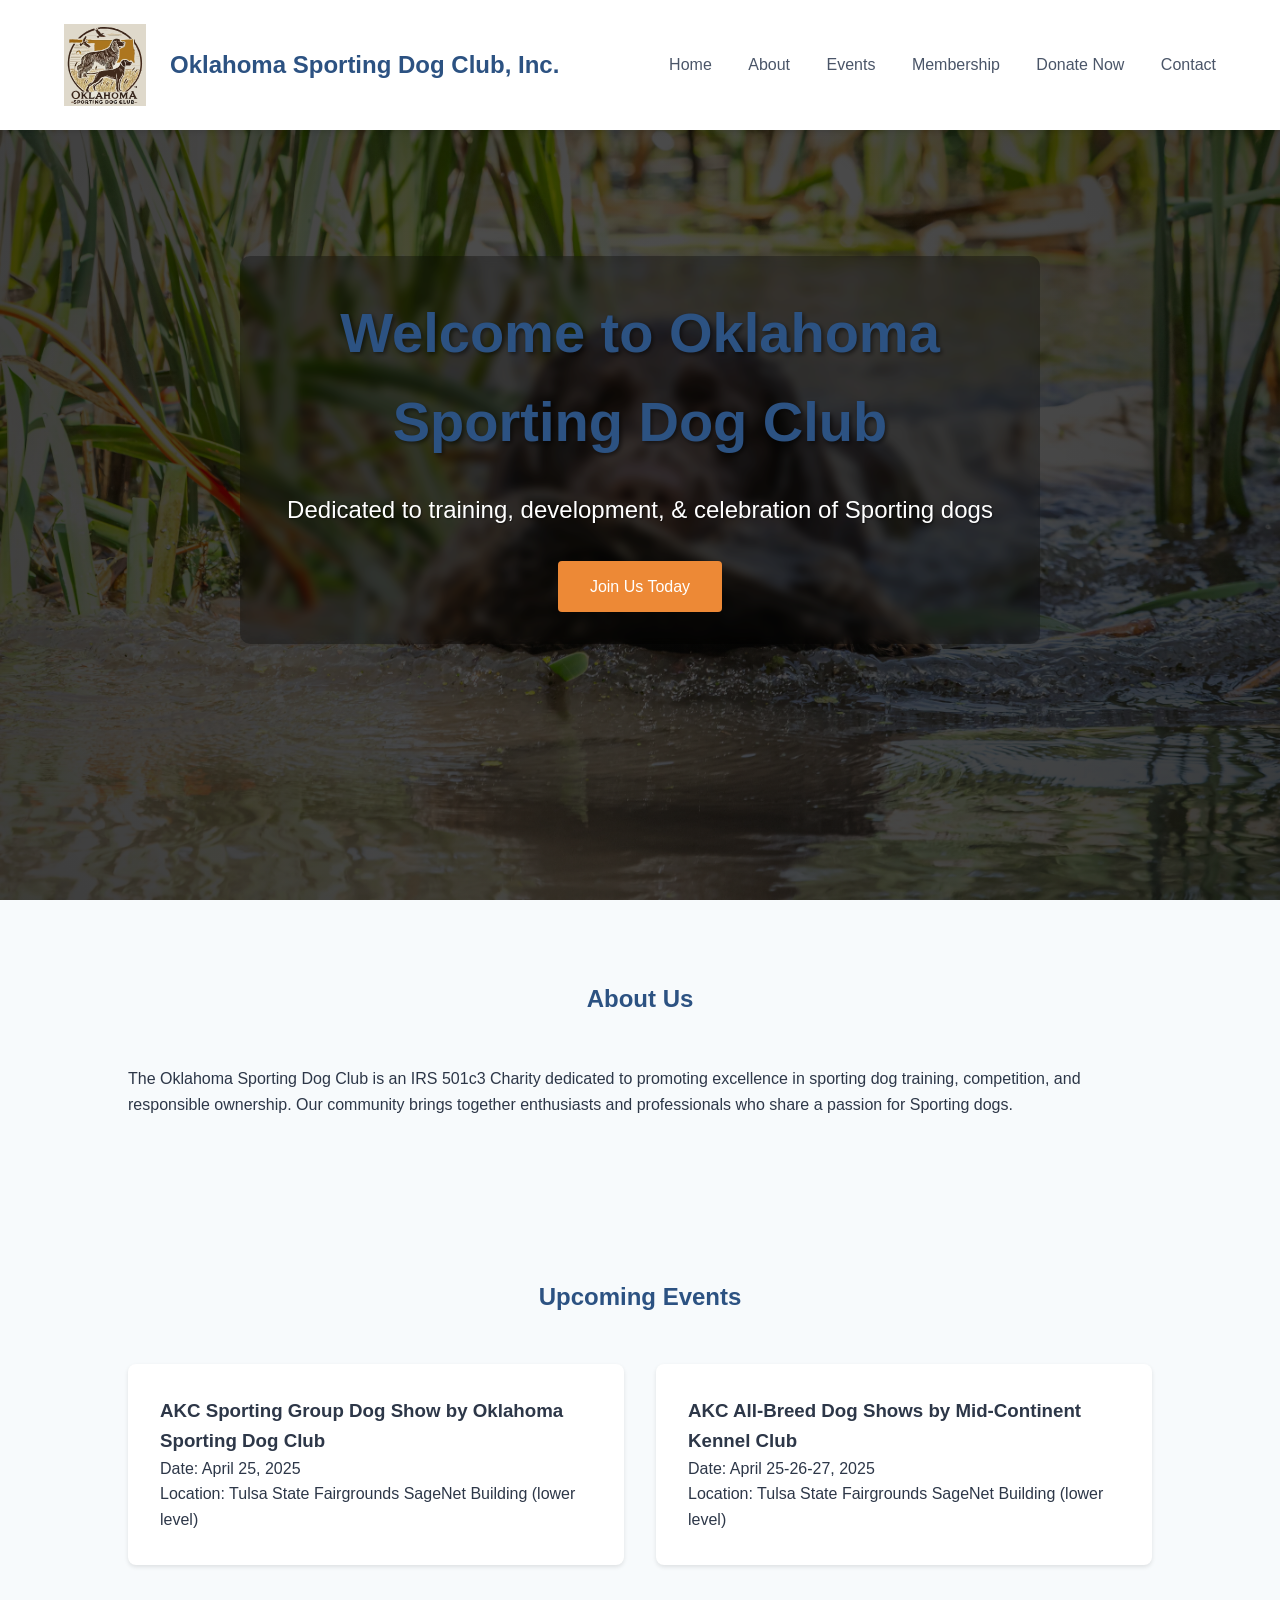
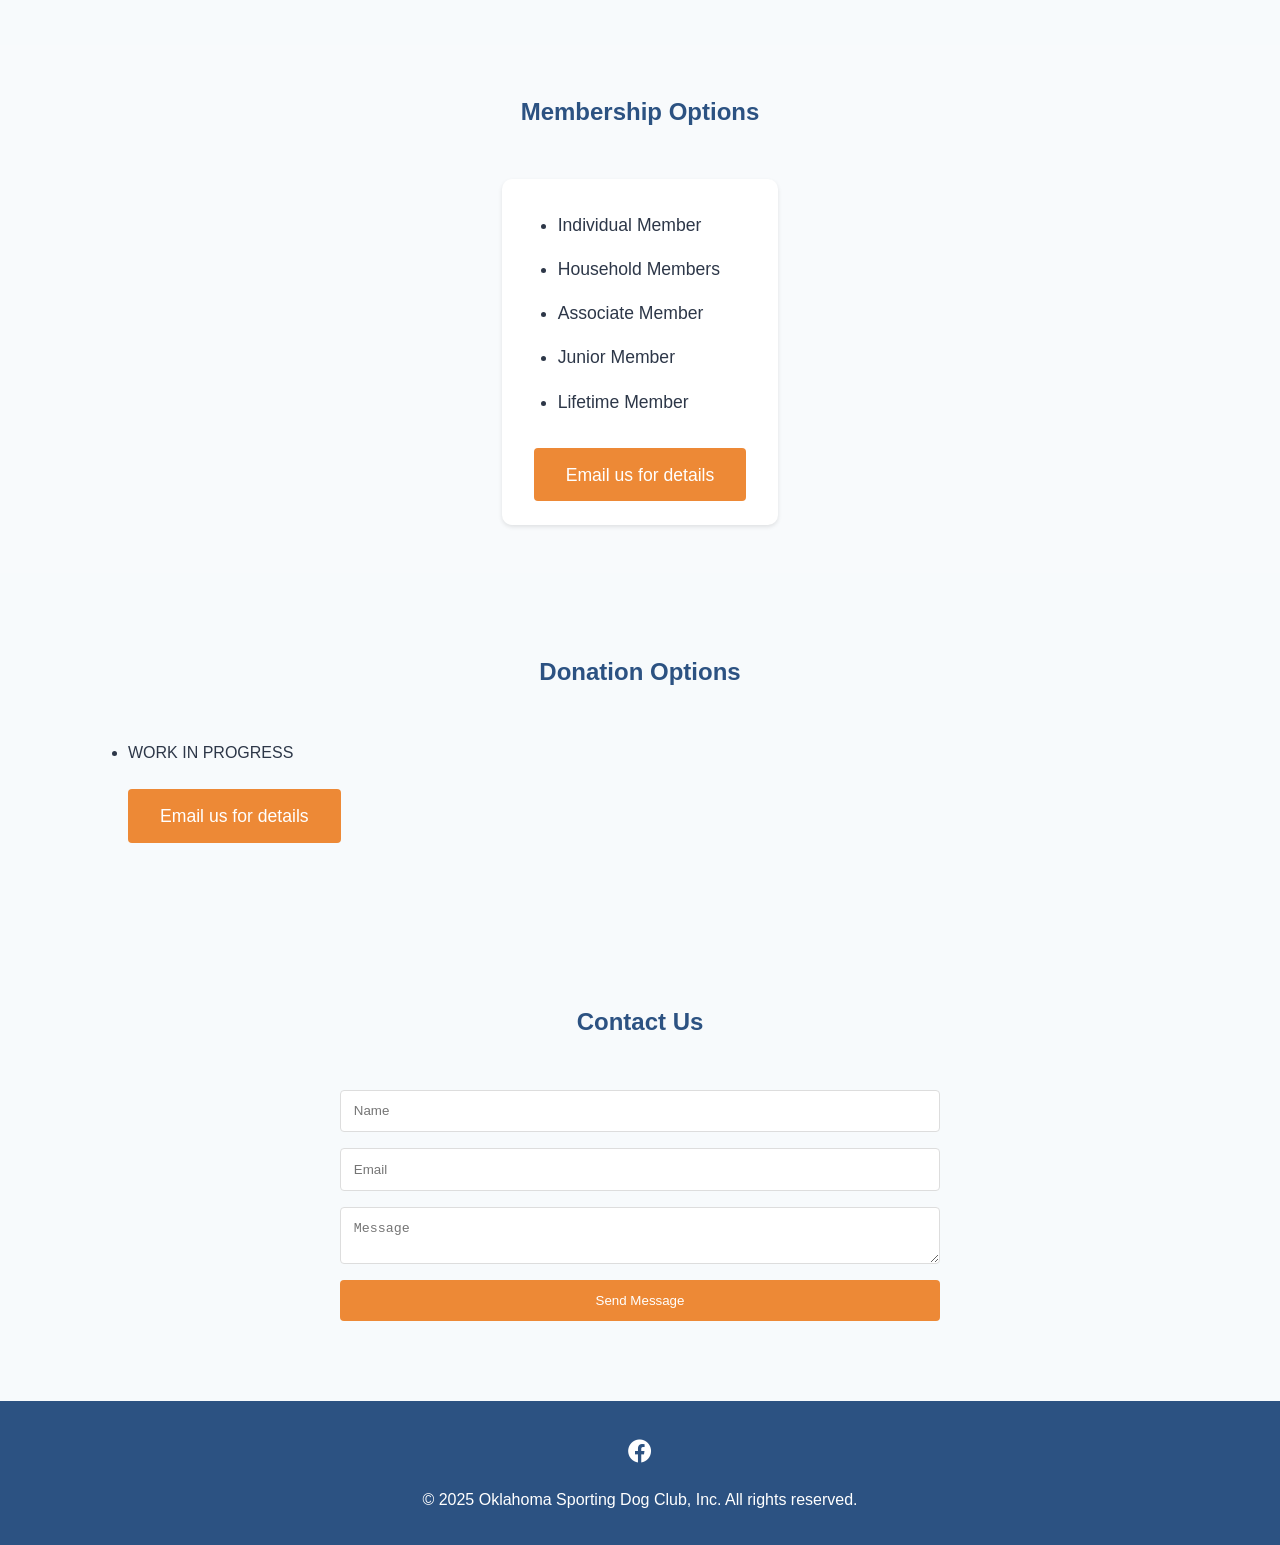
==== commit 12abc3b7: "Update index.html" ====
--- a/index.html
+++ b/index.html
@@ -34,7 +34,7 @@
         <section id="home" class="hero">
             <div class="hero-content">
                 <h2>Welcome to Oklahoma Sporting Dog Club</h2>
-                <p>Dedicated to the training, development, and celebration of sporting dogs</p>
+                <p>Dedicated to training, development, & celebration of Sporting dogs</p>
                 <a href="#membership" class="cta-button">Join Us Today</a>
             </div>
         </section>
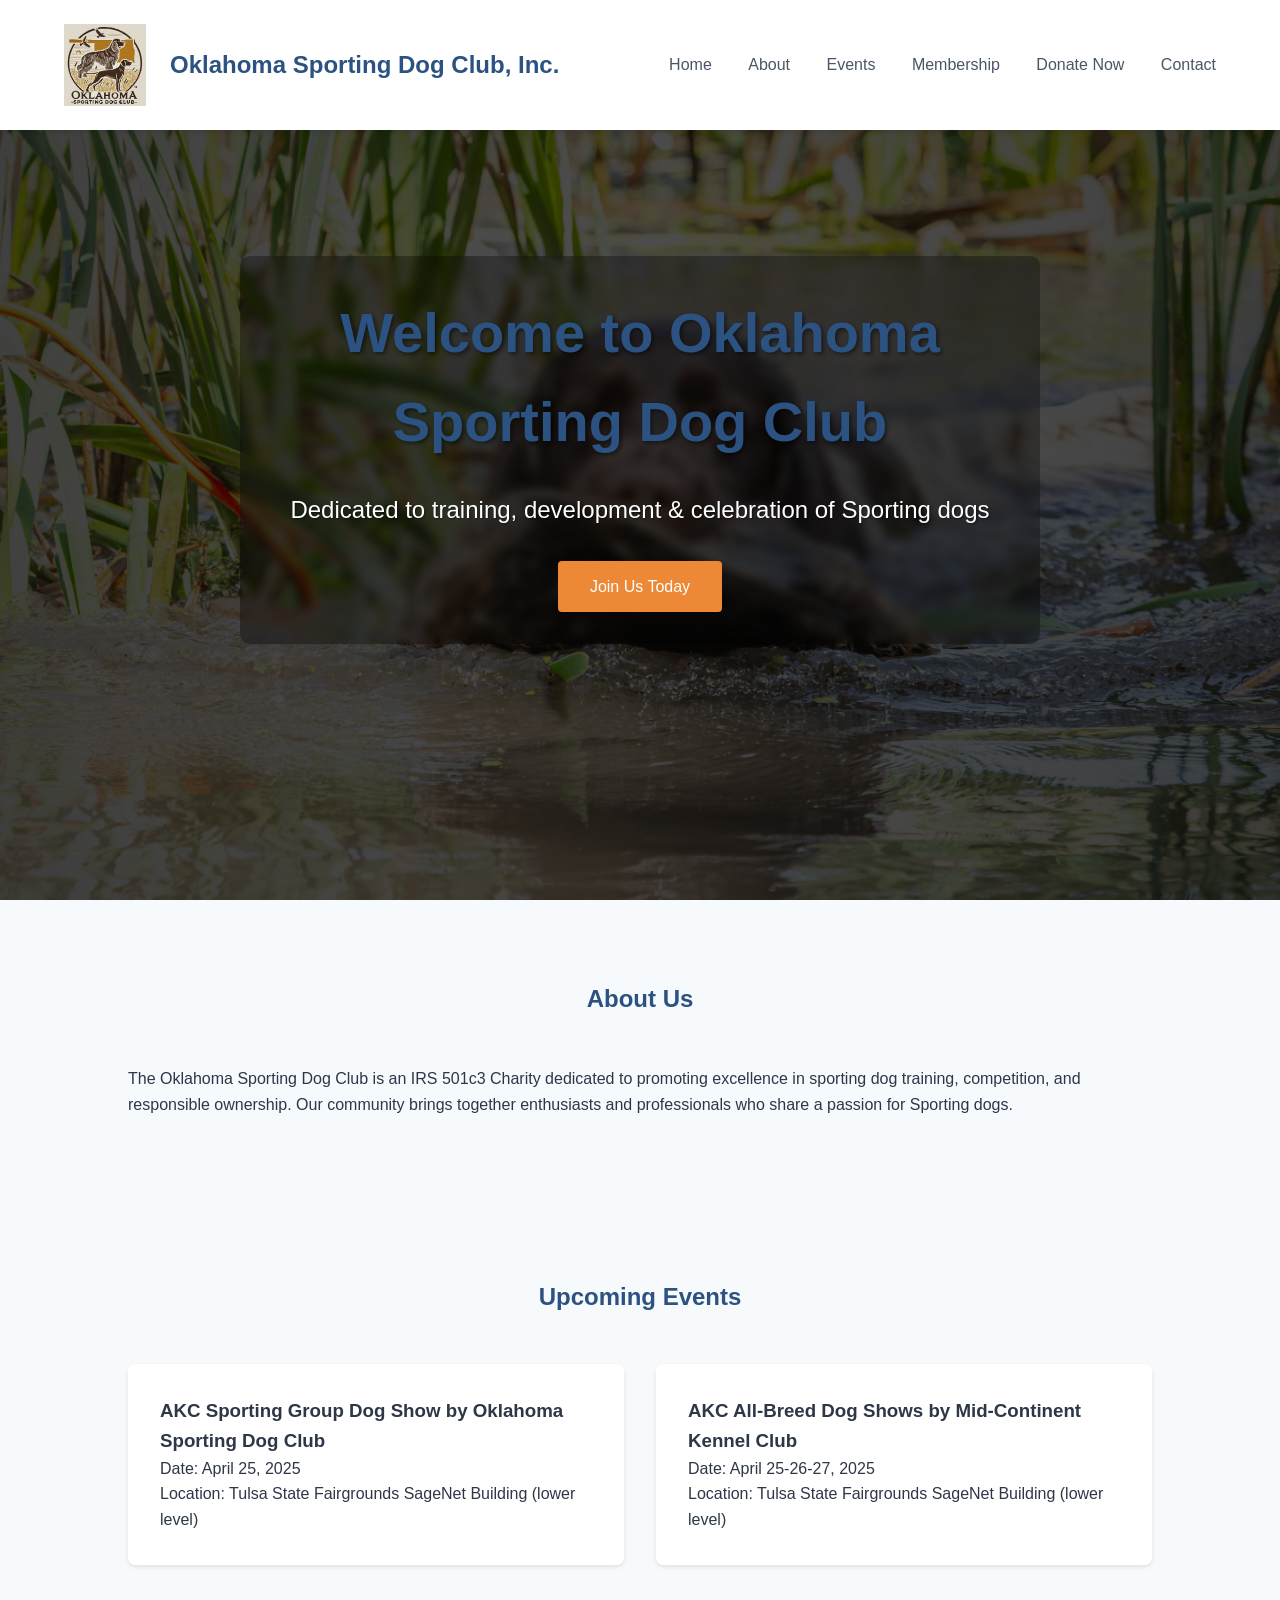
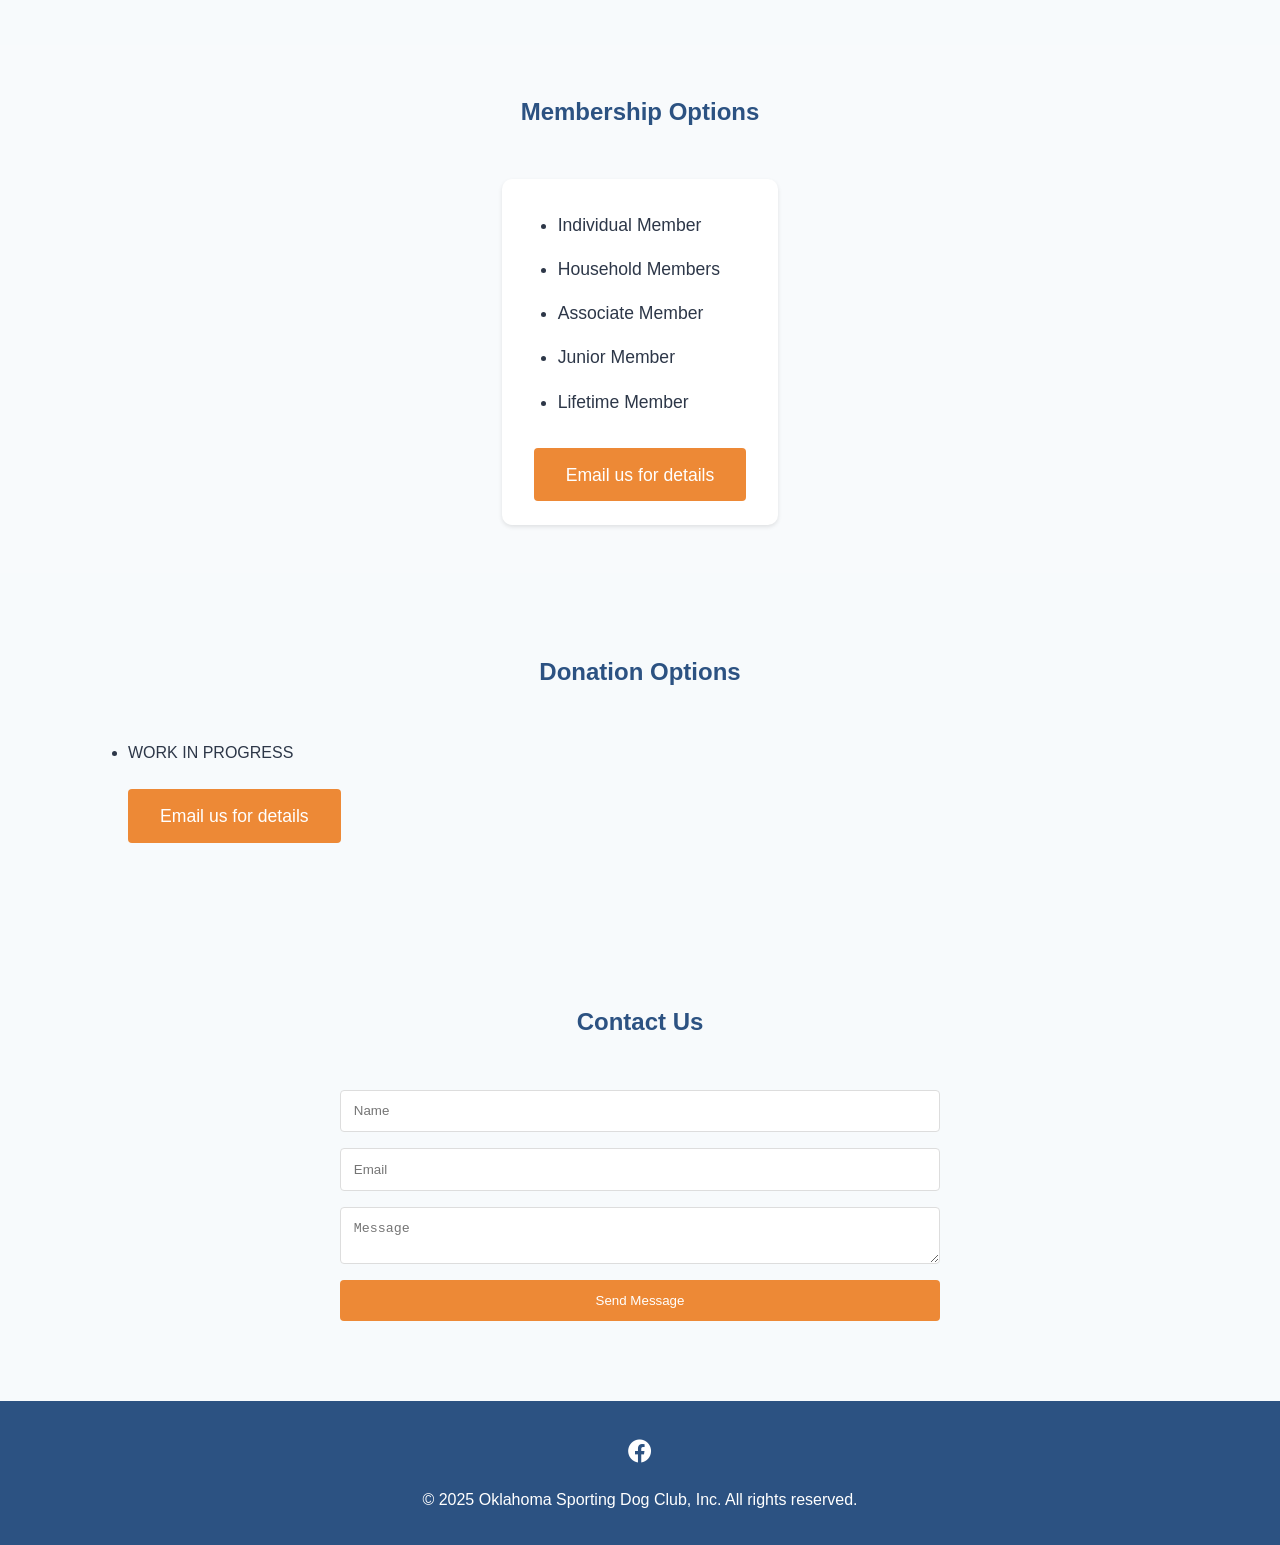
==== commit 92f58946: "Update index.html" ====
--- a/index.html
+++ b/index.html
@@ -34,7 +34,7 @@
         <section id="home" class="hero">
             <div class="hero-content">
                 <h2>Welcome to Oklahoma Sporting Dog Club</h2>
-                <p>Dedicated to training, development, & celebration of Sporting dogs</p>
+                <p>Dedicated to training, development & celebration of Sporting dogs</p>
                 <a href="#membership" class="cta-button">Join Us Today</a>
             </div>
         </section>
